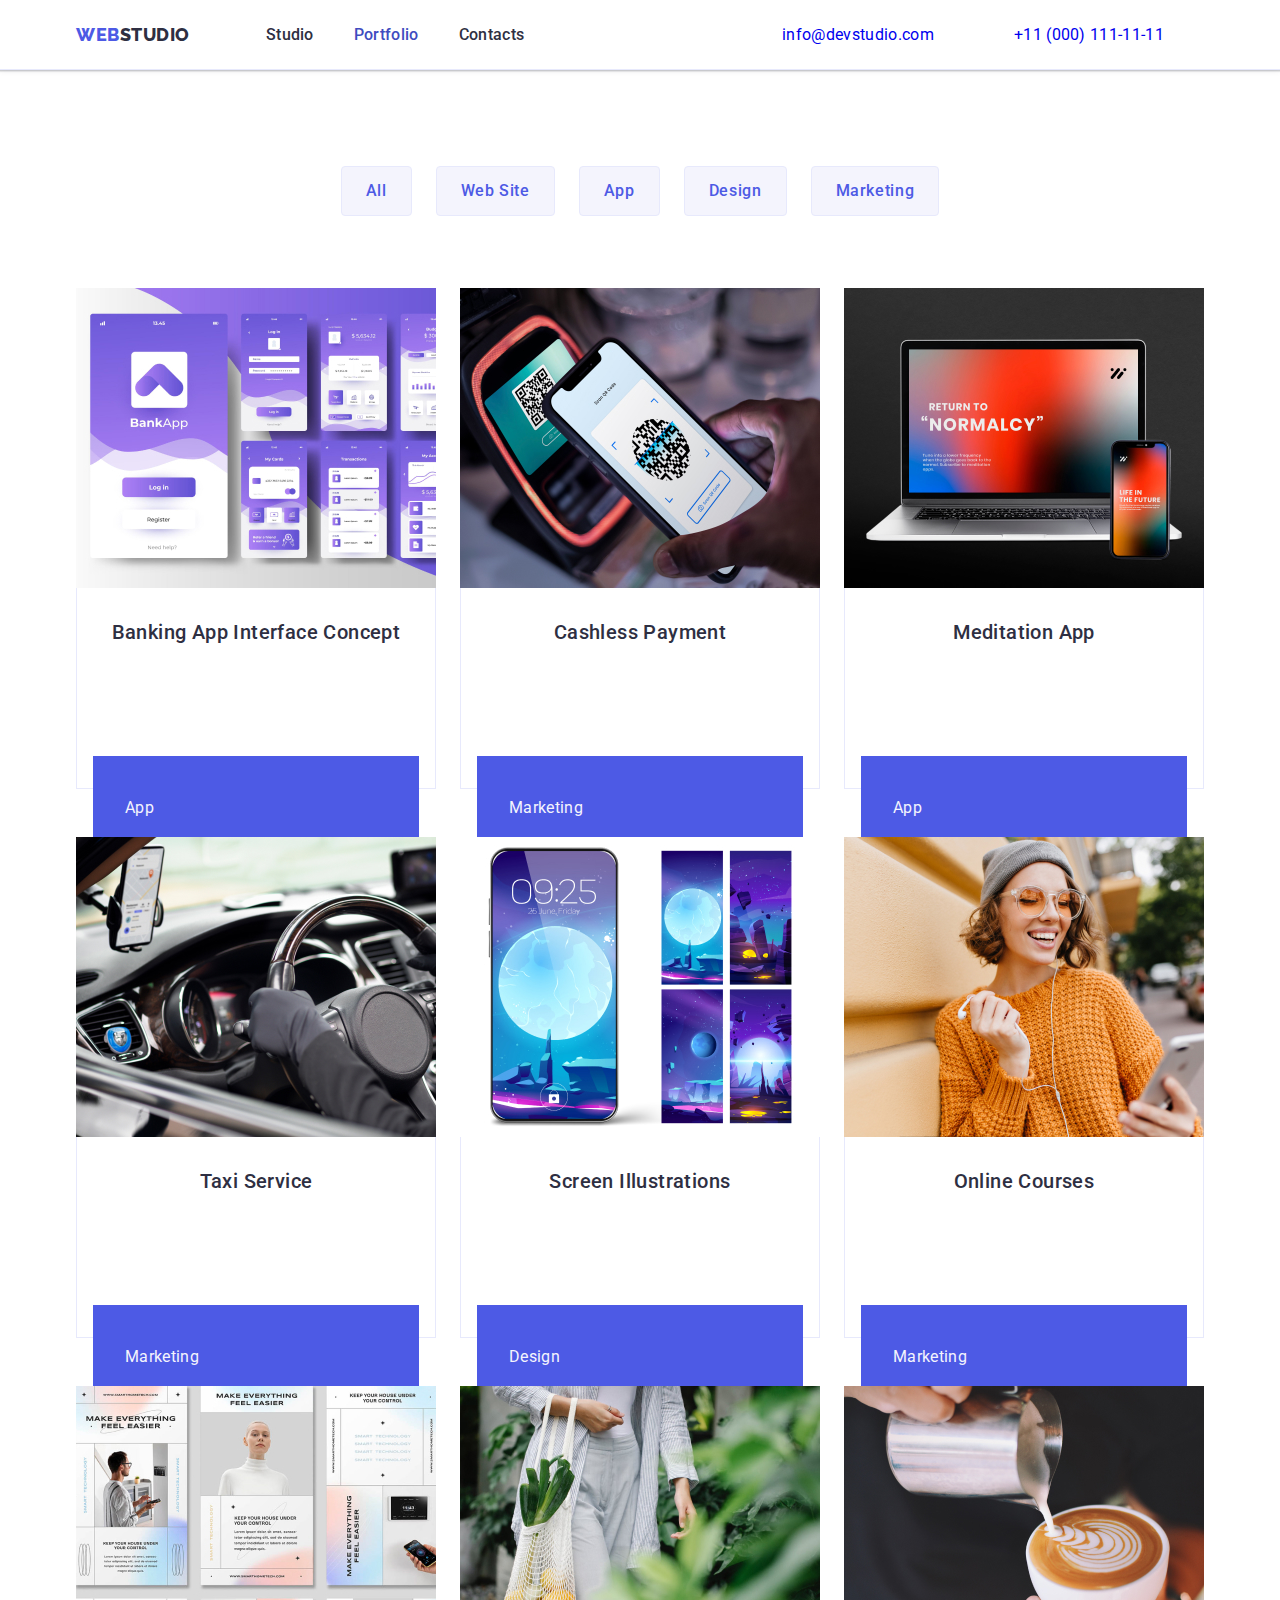
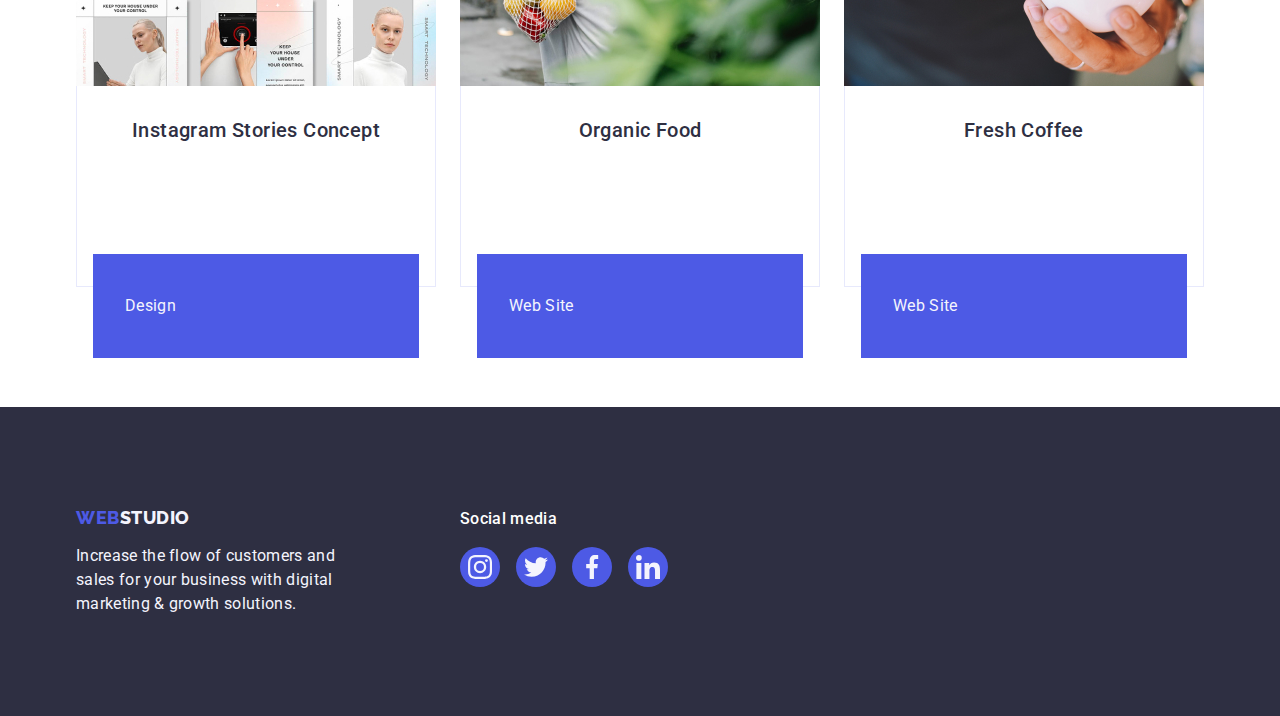
==== portfolio.html @ dc470e85 "update all" ====
<!DOCTYPE html>

<html lang="en" >
<head>
    <meta charset="UTF-8" >
    <meta http-equiv="X-UA-Compatible" content="IE=edge" >
    <meta name="viewport" content="width=device-width, initial-scale=1.0" >
    <title>WebStudio_Portfolio</title>
    <link rel="stylesheet" href="https://cdnjs.cloudflare.com/ajax/libs/modern-normalize/1.1.0/modern-normalize.min.css" >
    <link rel="stylesheet" href="./css/styles.css" >
    <link rel="preconnect" href="https://fonts.googleapis.com" >
    <link rel="preconnect" href="https://fonts.gstatic.com" crossorigin >
    <link href="https://fonts.googleapis.com/css2?family=Raleway:wght@800&family=Roboto:wght@400;500;700&display=swap" rel="stylesheet" >
</head>
<body>
    <!-- HEADER -->
    <header id="#top" class="page-header">
        <div class="page-header-container container">
          <nav class="page-navigation-menu">
            <a href="./index.html" class="logo link">Web<span class="logo-accent">Studio</span></a>
            <ul class="menu-list list">
              <li class="menu-item">
                <a class="menu-link link" href="./index.html" target="_blank" rel="noopener noreferrer">Studio</a>
              </li>
              <li class="menu-item">
                <a class="menu-link current link" href="./portfolio.html" target="_blank" rel="noopener noreferrer">Portfolio</a>
              </li>
              <li class="menu-item">
                <a class="menu-link link" href="" target="_blank" rel="noopener noreferrer">Contacts</a>
              </li>
            </ul>
          </nav>
          <address class="page-contact">
            <ul class="contact-list list">
              <li class="contact-item">
                <a class="force flow link" href="mailto:info@devstudio.com">info@devstudio.com</a>
              </li>
              <li class="contact-item">
                <a class="force flow link" href="tel:+110001111111">+11 (000) 111-11-11</a>
              </li>
            </ul>
          </address>
        </div>
      </header>
    <!-- MAIN -->
    <main>
        <!-- SECTION-1 -->
        <section class="menu-filter">
            <div class="container">
                <h1 class="heder-title visually-hidden">Portfolio for Your Business</h1>
                <ul class="menu-filter-list list">
                    <li class="menu-filter-item"><button class="menu-filter-btn" type="button">All</button></li>
                    <li class="menu-filter-item"><button class="menu-filter-btn" type="button">Web Site</button></li>
                    <li class="menu-filter-item"><button class="menu-filter-btn" type="button">App</button></li>
                    <li class="menu-filter-item"><button class="menu-filter-btn" type="button">Design</button></li>
                    <li class="menu-filter-item"><button class="menu-filter-btn" type="button">Marketing</button></li>
                </ul>
                <!-- SECTION-2 -->
                <ul class="cards-product-list list">
                    <li class="cards-product-item">
                        <a class="cards-product-link link" href="">
                            <div class="cards-product-img-wrapper">
                                <img class="cards-product-img" src="./images/portfolio/banking-app-interface-concept.jpg" alt="banking-app" width="360" >
                                <p class="overlay-descriptions">14 Stylish and User-Friendly App Design Concepts · Task Manager App · Calorie Tracker App · Exotic Fruit Ecommerce App · Cloud Storage App</p>
                            </div>
                             <div class="cards-product-desc">
                                <h2 class="cards-product-text">Banking App Interface Concept</h2>
                                <p class="cards-product-descriptions-desc">App</p>
                            </div>
                        </a>
                    </li>
                    <li class="cards-product-item">
                        <a class="cards-product-link link" href="">
                            <div class="cards-product-img-wrapper">
                                <img class="cards-product-img" src="./images/portfolio/cashless-payment.jpg" alt="cashless-payment" width="360" >
                                <p class="overlay-descriptions">14 Stylish and User-Friendly App Design Concepts · Task Manager App · Calorie Tracker App · Exotic Fruit Ecommerce App · Cloud Storage App</p>
                            </div>
                            <div class="cards-product-desc">
                                <h2 class="cards-product-text">Cashless Payment</h2>
                                <p class="cards-product-descriptions-desc">Marketing</p>
                            </div>
                        </a>
                    </li>
                    <li class="cards-product-item">
                        <a class="cards-product-link link" href="">
                            <div class="cards-product-img-wrapper">
                                <img class="cards-product-img" src="./images/portfolio/meditation-app.jpg" alt="meditation-app" width="360" >
                                <p class="overlay-descriptions">14 Stylish and User-Friendly App Design Concepts · Task Manager App · Calorie Tracker App · Exotic Fruit Ecommerce App · Cloud Storage App</p>
                            </div>
                            <div class="cards-product-desc">
                                <h2 class="cards-product-text">Meditation App</h2>
                                <p class="cards-product-descriptions-desc">App</p>
                            </div>
                        </a>
                    </li>
                    <li class="cards-product-item">
                        <a class="cards-product-link link" href="">
                            <div class="cards-product-img-wrapper">
                                <img class="cards-product-img" src="./images/portfolio/taxi-service.jpg" alt="taxi-service" width="360" >
                                <p class="overlay-descriptions">14 Stylish and User-Friendly App Design Concepts · Task Manager App · Calorie Tracker App · Exotic Fruit Ecommerce App · Cloud Storage App</p>
                            </div>
                            <div class="cards-product-desc">
                                <h2 class="cards-product-text">Taxi Service</h2>
                                <p class="cards-product-descriptions-desc">Marketing</p>
                            </div>
                        </a>
                    </li>
                    <li class="cards-product-item">
                        <a class="cards-product-link link" href="">
                            <div class="cards-product-img-wrapper">
                                <img class="cards-product-img" src="./images/portfolio/screen-illustrations.jpg" alt="screen-illustrations" width="360" >
                                <p class="overlay-descriptions">14 Stylish and User-Friendly App Design Concepts · Task Manager App · Calorie Tracker App · Exotic Fruit Ecommerce App · Cloud Storage App</p>
                            </div>
                            <div class="cards-product-desc">
                                <h2 class="cards-product-text">Screen Illustrations</h2>
                                <p class="cards-product-descriptions-desc">Design</p>
                            </div>
                        </a>
                    </li>
                    <li class="cards-product-item">
                        <a class="cards-product-link link" href="">
                            <div class="cards-product-img-wrapper">
                                <img class="cards-product-img" src="./images/portfolio/online-courses.jpg" alt="online-courses" width="360" >
                                <p class="overlay-descriptions">14 Stylish and User-Friendly App Design Concepts · Task Manager App · Calorie Tracker App · Exotic Fruit Ecommerce App · Cloud Storage App</p>
                            </div>
                            <div class="cards-product-desc">
                                <h2 class="cards-product-text">Online Courses</h2>
                                <p class="cards-product-descriptions-desc">Marketing</p>
                            </div>
                        </a>
                    </li>
                    <li class="cards-product-item">
                        <a class="cards-product-link link" href="">
                            <div class="cards-product-img-wrapper">
                                <img class="cards-product-img" src="./images/portfolio/instagram-stories-concept.jpg" alt="instagram-stories-concept" width="360" >
                                <p class="overlay-descriptions">14 Stylish and User-Friendly App Design Concepts · Task Manager App · Calorie Tracker App · Exotic Fruit Ecommerce App · Cloud Storage App</p>
                            </div>
                            <div class="cards-product-desc">
                                <h2 class="cards-product-text">Instagram Stories Concept</h2>
                                <p class="cards-product-descriptions-desc">Design</p>
                            </div>
                        </a>
                    </li>
                    <li class="cards-product-item">
                        <a class="cards-product-link link" href="">
                            <div class="cards-product-img-wrapper">
                                <img class="cards-product-img" src="./images/portfolio/organic-food.jpg" alt="organic-food" width="360" >
                                <p class="overlay-descriptions">14 Stylish and User-Friendly App Design Concepts · Task Manager App · Calorie Tracker App · Exotic Fruit Ecommerce App · Cloud Storage App</p>
                            </div>
                            <div class="cards-product-desc">
                                <h2 class="cards-product-text">Organic Food</h2>
                                <p class="cards-product-descriptions-desc">Web Site</p>
                            </div>
                        </a>
                    </li>
                    <li class="cards-product-item">
                        <a class="cards-product-link link" href="">
                            <div class="cards-product-img-wrapper">
                                <img class="cards-product-img" src="./images/portfolio/fresh-coffee.jpg" alt="fresh-coffee" width="360" >
                                <p class="overlay-descriptions">14 Stylish and User-Friendly App Design Concepts · Task Manager App · Calorie Tracker App · Exotic Fruit Ecommerce App · Cloud Storage App</p>
                            </div>
                            <div class="cards-product-desc">
                                <h2 class="cards-product-text">Fresh Coffee</h2>
                                <p class="cards-product-descriptions-desc">Web Site</p>
                            </div>
                        </a>
                    </li>
                </ul>
            </div>
        </section>
    </main>
    <!-- FOOTER -->
    <footer class="footer-bg">
      <div class="footer-container container">
        <div class="footer-content">
          <a href="./index.html" class="logo-footer link">Web<span class="logo-accent-footer">Studio</span></a>
          <p class="footer-descriptions">Increase the flow of customers and sales for your business with digital marketing & growth solutions.</p>
        </div>
        <div class="slcial">
          <p class="social-name">Social media</p>
          <ul class="social-icon">
            <li class="social-list-item">
              <a href="" class="social-list-link">
                <svg
                  class="social-list-icon"
                  aria-label="icon instagram"
                  width="24"
                  height="24" >
                  <use href="./images/icons.svg#icon-instagram-2"></use>
                </svg>
              </a>
            </li>
            <li class="social-list-item">
              <a href="" class="social-list-link">
                <svg
                  class="social-list-icon"
                  aria-label="icon twitter"
                  width="24"
                  height="24" >
                  <use href="./images/icons.svg#icon-twitter-1"></use>
                </svg>
              </a>
            </li>
            <li class="social-list-item">
              <a href="" class="social-list-link">
                <svg
                  class="social-list-icon"
                  aria-label="icon facebook"
                  width="24"
                  height="24" >
                  <use href="./images/icons.svg#icon-facebook-1"></use>
                </svg>
              </a>
            </li>
            <li class="social-list-item">
              <a href="" class="social-list-link">
                <svg
                  class="social-list-icon"
                  aria-label="icon linkedin"
                  width="24"
                  height="24" >
                  <use href="./images/icons.svg#icon-linkedin-1"></use>
                </svg>
              </a>
            </li>
          </ul>
        </div>
      </div>
    </footer>
      <!-- MODAL -->
      <div class="backdrop is-hidden" data-modal>
        <div class="modal">
          <button type="button" class="modal-close-btn" data-modal-close>
            <svg class="modal-icon-close" width="8" height="8">
              <use href="./images/icons.svg#icon-person-black-18dp"></use>
            </svg>
          </button>
        </div>
      </div>
    <script src="./js/modal.js"></script>
</body>
</html>
---- css/styles.css ----
:root{
  --main-font-family: 'Roboto', sans-serif;
  --secondary-font-family-family: 'Raleway', sans-serif;
  --primary-brand: #4D5AE5;
  --primary-color-white: #ffffff;
  --primary-text-color: #434455;
  --subtle-text: #8E8F99;
  --accent-color-pressed-state: #404BBF;
  --accent-color-pressed: #E7E9FC;
  --modal-background: #FCFCFC;
  --success: #31D0AA;
  --light: #F4F4FD;
  --dark: #2E2F42;
}

.link{
  text-decoration: none;
}

.list{
  list-style: none;
}

h1,
h2,
h3,
h4,
h5,
h6,
p{
    margin-top: 0;
    margin-bottom: 0;
}

ul,
ol{
	margin-top: 0;
	margin-bottom: 0;
	padding-left: 0;
}

button{
  cursor: pointer;
}

a{
  text-decoration: none;
}

li{
  list-style-type: none;
}

img{
  display: block;
}
/*================== CONTAINER ================*/
.container{
  width: 1158px;
  margin-left: auto;
  margin-right: auto;
  padding-left: 15px;
  padding-right: 15px;
}
.section{
  margin-bottom: 120px;
}

.visually-hidden {
  position: absolute;
  width: 1px;
  height: 1px;
  margin: -1px;
  border: 0;
  padding: 0;
  white-space: nowrap;
  clip-path: inset(100%);
  clip: rect(0 0 0 0);
  overflow: hidden;
}

body{
  font-family: 'Roboto', sans-serif;
  color: var(--primary-text-color);
  background-color: var(--primary-color-white);
}

h1{
  font-family: var(--main-font-family);
  font-style: normal;
  font-weight: 700;
  font-size: 56px;
  line-height: 1.07;
  letter-spacing: 0.02em;
  text-align: center;
  color: var(--primary-color-white);
  max-width: 496px;
  margin-bottom: 48px;
  margin-right: auto;
  margin-left: auto;
}

h2{
  font-family: var(--main-font-family);
  font-style: normal;
  font-weight: 700;
  font-size: 36px;
  line-height: 1.11;
  letter-spacing: 0.02em;
  text-transform: capitalize;
  text-align: center;
  color: var(--dark);
}

h3{
  font-family: var(--main-font-family);
  font-style: normal;
  font-weight: 500;
  font-size: 20px;
  line-height: 24px;
  letter-spacing: 0.02em;
  text-align: center;
  color: var(--dark);
}

p{
  font-family: var(--main-font-family);
  font-style: normal;
  font-weight: 400;
  font-size: 16px;
  line-height: 24px;
  letter-spacing: 0.02em;
  color: var(--dark);
}

p .medium{
  font-family: var(--main-font-family);
  font-style: normal;
  font-weight: 500;
  font-size: 16px;
  line-height: 24px;
  letter-spacing: 0.02em;
  color: var(--dark);
}

p .small{
  font-family: var(--main-font-family);
  font-style: normal;
  font-weight: 400;
  font-size: 12px;
  line-height: 14px;
  letter-spacing: 0.04em;
  color: var(--dark);
}

.link a{
  font-family: var(--main-font-family);
  font-style: normal;
  font-weight: 400;
  font-size: 12px;
  line-height: 16px;
  letter-spacing: 0.04em;
  color: var(--primary-brand);
}

/* ================= HEADER ================= */
.page-header{
  display: flex;
  align-items: center;
  color: var(--dark);
  border-bottom: 1px solid #e7e9fc;
  box-shadow: 0px 2px 1px rgba(46, 47, 66, 0.08), 0px 1px 1px rgba(46, 47, 66, 0.16), 0px 1px 6px rgba(46, 47, 66, 0.08);
}
.page-header-container a{
  padding-top: 24px;
  padding-bottom: 24px;
}

.page-header-container{
  display: flex;
  align-items: center;
  justify-content: space-between;
}
.page-navigation-menu{
  display: flex;
  align-items: center;
  margin-right: 76px;
}
.menu-list{
  display: flex;
  align-content: center;
  gap: 40px;
}

.menu-item{
  font-family: var(--main-font-family);
  font-style: normal;
  font-weight: 500;
  font-size: 16px;
  line-height: 24px;
  letter-spacing: 0.02em;
  color: #2E2F42;
}
.menu-link{
  font-family: var(--main-font-family);
  font-style: normal;
  position: relative;
  font-weight: 500;
  font-size: 16px;
  line-height: 24px;
  letter-spacing: 0.02em;
  color: var(--dark);
  text-decoration:none;
}
.menu-link:hover,
.menu-link:focus{
  color: var(--accent-color-pressed-state);
}
.current{
  position: relative;
  color: #404bbf; 
  transition: color 250ms cubic-bezier(0.4, 0, 0.2, 1);
}
.current::after{
  content: '';
  position: absolute; 
  left: 0;
  bottom: -1px;
  height: 4px;
  background-color: #404bbf;
  color: #404bbf;
  border-radius: 2px;
  transition: color 250ms cubic-bezier(0.4, 0, 0.2, 1);
}

.flow{
  transition: color 250ms cubic-bezier(0.4, 0, 0.2, 1);
}
/* ==== LOGO === */
.logo{
  font-family: var(--secondary-font-family-family);
  font-style: normal;
  font-weight: 800;
  font-size: 18px;
  line-height: 1.17;
  letter-spacing: 0.03em;
  text-transform: uppercase;
  color: var(--primary-brand);
  margin-right: 76px;
}
.logo-accent{
  color: var(--dark);
}

/* ==== MENU === */
.page-contact{
  font-family: var(--main-font-family);
  font-style: normal;
  font-weight: 400;
  font-size: 16px;
  line-height: 1.5;
  letter-spacing: 0.02em;
  color: var(--primary-text-color);
}
.contact-list{
  display: flex;
  justify-content: space-between;
  align-content: center;
  gap: 40px;
}
.force{
  margin-left: auto;
  margin-right: 40px;
}
.force:hover,
.force:focus{
  color: var(--accent-color-pressed-state);
}
/* ================= MAIN ================= */
/* ================= SECTION-1-BANNER ================= */
.image-bg{
  display: block;
  background-color: var(--dark);
  background-image: linear-gradient(rgba(46, 47, 66, 0.7), rgba(46, 47, 66, 0.7)), url(../images/hero-bg.jpg);
  max-width: 1440px;
  background-repeat: no-repeat;
  position: relative;
  background-position: center;
  background-size: cover;
  text-align: center;
  color: white;
  margin-left: auto;
  margin-right: auto;
  padding-top: 188px;
  padding-bottom: 188px;
}

/* ==== BUTTON === */
.modal-open-btn{
  display: block;
  min-width: 169px;
  height: 56px;
  margin-left: auto;
  margin-right: auto;
  font-family: var(--main-font-family);
  font-style: normal;
  font-weight: 500;
  font-size: 16px;
  line-height: 24px;
  letter-spacing: 0.04em;
  text-align: center;
  color: var(--primary-color-white);
  padding: 15px 28px;
  border: none;
  border-color: var(--primary-bg-color-theme-light);
  border-radius: 4px;
  background-color: #4D5AE5;
  box-shadow: 0px 4px 4px rgba(0, 0, 0, 0.15);
  transition: background-color 250ms cubic-bezier(0.4, 0, 0.2, 1);
}
.btn:hover,
.btn:active,
.btn:focus{
  background-color: #404BBF;
}
/* ==== /BUTTON === */
/* ================= SECTION-2 ================= */
.benefits{
  padding: 120px 0;
}
.benefits-option{
  display: flex;
  align-content: center;
  gap: 24px;
}
.benefits-item{
  flex-basis: calc((100% - 72px) / 4);
}
.subtitel-benefits{
  margin-bottom: 8px;
}
.description-benefits{
  color: var(--primary-text-color);
}

/* === svg === */
.advantages-block {
  display: flex;
  height: 112px;
  border-radius: 4px;
  background-color: #f4f4fd;
  align-items: center;
  justify-content: center;
  margin-bottom: 8px;
}
.advantages-icon {
  fill: var(--dark);
}


/* ================= SECTION-3 ================= */
.category-product{
  padding-bottom: 120px;
}
.category-product-text{
  margin-bottom: 72px;
}
.category-product-list{
  display: flex;
  align-content: center;
  gap: 24px;
}
.category-product-item{
  flex-basis: calc((100% - 48px) / 3);
}
/* ================= SECTION-4 ================= */
.card-employee{
  background-color: #F4F4FD;
  padding-top: 120px;
  padding-bottom: 120px;
}
.card-employee-text{
  text-align: center;
  margin-bottom: 72px;
}
.card-employee-list{
  display: flex;
  align-content: center;
  gap: 24px;
}
.card-employee-item{
  flex-basis: calc((100% - 72px) / 4);
  text-align: center;
  background-color: #ffffff;
  box-shadow: 0px 1px 6px rgba(46, 47, 66, 0.08), 0px 1px 1px rgba(46, 47, 66, 0.16), 0px 2px 1px rgba(46, 47, 66, 0.08);
  border-radius: 0px 0px 4px 4px;
}
.card-employee-desc{
  padding-top: 32px;
  padding-bottom: 32px;
}
.card-employee-name{
  text-align: center;
  margin-bottom: 8px;
}
.card-employee-descriptions{
  font-size: 16px;
  color: var(--primary-text-color);
  line-height: 1.5;
  padding: 32px 16px;
}

/* === svg === */
.social-card-menu-icon{
  display: flex;
  justify-content: center;
  gap: 24px;
}
.social-card-icon{
  width: 40px;
  height: 40px;
}
.card-socials-link{
  width: 100%;
  height: 100%;
  background-color: #4d5ae5;
  border-radius: 50%;
  display: flex;
  align-items: center;
  justify-content: center;
  transition: background-color 250ms cubic-bezier(0.4, 0, 0.2, 1);
}
.card-socials-link:hover,
.card-socials-link:focus{
  background-color: #404bbf;
}
.card-socials-icon{
  fill: var(--light);
}

/* ================= SECTION-5 ================= */
.customers{
  padding-top: 120px;
  padding-bottom: 120px;
}

.customers-block-text{
  font-size: 36px;
  line-height: 1.11;
  color: var(--dark);
  margin-bottom: 72px;
}
.customers-list{
  display: flex;
  flex-wrap: wrap;
  gap: 24px;
}

.cut{
  height: 88px;
  width: calc((100% - 120px) / 6);
}
.customers-link{
  display: flex;
  align-items: center;
  justify-content: center;
  width: 100%;
  height: 100%;
  border: 1px solid #8e8f99;
  border-radius: 4px;
  color: var(--subtle-text);
  transition: border-color 250ms cubic-bezier(0.4, 0, 0.2, 1), color 250ms cubic-bezier(0.4, 0, 0.2, 1);
}
.customers-link:hover,
.customers-link:focus{
  border-color: #404bbf;
  color: #404bbf;
}
.customers-icon{
  fill: currentColor
}

/* ================= FOOTER ================= */
.footer-bg{
  background-color: #2E2F42;
  padding-top: 100px;
  padding-bottom: 100px;
}
.footer-container{
  display: flex;
  align-items: baseline;
}

.footer-content{
  flex-direction: row;
  gap: 120px;
  margin-right: 120px;
}

.logo-footer{
  display: flex;
  font-family: "Raleway", sans-serif;
  font-weight: 800;
  font-size: 18px;
  line-height: 1.17;
  letter-spacing: 0.03em;
  text-transform: uppercase;
  color: var(--primary-brand);
  margin-bottom: 16px;
}
.logo-accent-footer{
  color: #f4f4fd;
}
.footer-descriptions{
  max-width: 264px;
  color: var(--light);
}
.social{
  display: flex;

}

.social-name {
  font-family: "Roboto", sans-serif;
  font-weight: 500;
  font-size: 16px;
  line-height: 1.5;
  letter-spacing: 0.02em;
  color: var(--primary-color-white);
  margin-bottom: 16px;

}

.social-list {
  display: flex;
  justify-content: center;
  column-gap: 120px;
}

.social-icon {
  display: flex;
  gap: 16px;
  justify-content: center;
  align-items: center;
  border-radius: 50%;
}
.social-list-item{
  width: 40px;
  height: 40px;
}
.social-list-link{
  display: flex;
  align-items: center;
  justify-content: center;
  width: 100%;
  height: 100%;
  background-color: var(--primary-brand);
  border-radius: 50%;
   transition: background-color 250ms cubic-bezier(0.4, 0, 0.2, 1);
}

.social-list-link:hover,
.social-list-link:focus{
  background-color: #31d0aa;
}

.social-list-icon{
  fill: #ffffff;
  transition: fill var(--transition-duration-and-func);
}
.social-list-icon:hover,
.social-list-icon:focus{
  background-color: #31d0aa;
}
.social-list-icon{
  fill: var(--light);
}

.social-icon:hover .social-list-icon,
.social-icon:focus .social-list-icon {
  fill: var(--accent-color);
}

/* ================= MODAL ================= */
.backdrop{
  position: fixed;
  top: 0;
  left: 0;
  background-color: rgba(46, 47, 66, 0.4);
  width: 100%;
  height: 100%;
  transition: opacity 250ms cubic-bezier(0.4, 0, 0.2, 1), visibility 250ms cubic-bezier(0.4, 0, 0.2, 1);
}

.is-hidden{
  opacity: 0;
  visibility: hidden;
  pointer-events: none;
}

.modal{
  position: absolute;
  width: 408px;
  min-height: 584px;
  left: 50%;
  top: 50%;
  transform: translate(-50%, -50%) scale(1);
  background-color: #fcfcfc;
  box-shadow: 0px 1px 1px rgba(0, 0, 0, 0.14), 0px 1px 3px rgba(0, 0, 0, 0.12), 0px 2px 1px rgba(0, 0, 0, 0.2);
  border-radius: 4px;
  transition: transform 250ms cubic-bezier(0.4, 0, 0.2, 1);
}

.modal-close-btn{
  display: flex;
  position: absolute;
  align-items: center;
  justify-content: center;
  width: 24px;
  height: 24px;
  top: 24px;
  right: 24px;
  border: 1px solid rgba(0, 0, 0, 0.1);
  border-radius: 50%;
  background-color: #e7e9fc;
  transition: background-color 250ms cubic-bezier(0.4, 0, 0.2, 1), border 250ms cubic-bezier(0.4, 0, 0.2, 1); 
  padding: 0;
  cursor: pointer;
}

.modal-close-btn:hover,
.modal-close-btn:focus{
  background-color: #404bbf;
  border: none;
}

.modal-icon-close{
  transition: fill 250ms cubic-bezier(0.4, 0, 0.2, 1);
}

.modal-close-btn:hover,
.modal-close-btn:focus{
  fill: #ffffff;
}

/* ================= PORTFOLIO ================= */


/* ================= MAIN ================= */
/* ================= SECTION-1 ================= */
.menu-filter{
  padding-top: 96px;
  padding-bottom: 120px;
}
.menu-filter-list{
  display: flex;
  justify-content: center;
  gap: 24px;
  margin-bottom: 72px;
}

.menu-filter-btn{
  display: block;
  font-family: "Roboto", sans-serif;
  font-weight: 500;
  font-size: 16px;
  line-height: 1.5;
  letter-spacing: 0.04em;
  color: var(--primary-brand);
  background-color: var(--light);
  padding: 12px 24px;
  border-radius: 4px;
  border: 1px solid #e7e9fc;
  transition: color 250ms cubic-bezier(0.4, 0, 0.2, 1), background-color 250ms cubic-bezier(0.4, 0, 0.2, 1), border-color 250ms cubic-bezier(0.4, 0, 0.2, 1), box-shadow 250ms cubic-bezier(0.4, 0, 0.2, 1);
}

.menu-filter-btn:hover,
.menu-filter-btn:focus{
  display: block;
  box-shadow: 0px 3px 1px rgba(0, 0, 0, 0.1), 0px 2px 1px rgba(0, 0, 0, 0.08), 0px 2px 2px rgba(0, 0, 0, 0.12);
  color: #ffffff;
  background-color: #404BBF;
  border: 1px solid transparent;
}

/* ================= SECTION-2 ================= */
.cards-product-list{
  display: flex;
  flex-wrap: wrap;
  column-gap: 24px;
  row-gap: 48px; 
}
.cards-product-item{
  width: calc((100% - 48px) / 3);
  transition: color 250ms cubic-bezier(0.4, 0, 0.2, 1), background-color 250ms cubic-bezier(0.4, 0, 0.2, 1), border-color 250ms cubic-bezier(0.4, 0, 0.2, 1), box-shadow 250ms cubic-bezier(0.4, 0, 0.2, 1);
}
.cards-product-item:hover,
.cards-product-item:focus{
  transform: translateY(0%);
  box-shadow: 0px 1px 6px rgba(46, 47, 66, 0.08), 0px 1px 1px rgba(46, 47, 66, 0.16), 0px 2px 1px rgba(46, 47, 66, 0.08)

}
.cards-product-link{
  display: block; 
  transition: box-shadow 250ms cubic-bezier(0.4, 0, 0.2, 1);
}

.cards-product-item:hover,
.cards-product-item:focus{
  transform: translateY(0%);
  box-shadow: 0px 1px 6px rgba(46, 47, 66, 0.08), 0px 1px 1px rgba(46, 47, 66, 0.16), 0px 2px 1px rgba(46, 47, 66, 0.08);
}

.cards-product-img-wrapper{
  position: relative;
  overflow: hidden;
}

.overlay-descriptions{
  position: absolute;
  top: 0;
  left: 0;
  font-size: 16px;
  line-height: 1.5;
  letter-spacing: 0.02em;
  color: var(--light);
  padding: 40px 32px;
  background-color: #4d5ae5;
  height: 100%;
  width: 100%;
  transform: translateY(100%);
  transition: transform 250ms cubic-bezier(0.4, 0, 0.2, 1);
  overflow: auto;
}

.cards-product-link:hover .overlay-descriptions,
.cards-product-link:focus .overlay-descriptions{
  transform: translateY(0%);
}

.cards-product-descriptions-desc{
  font-size: 16px;
  line-height: 1.5;
  letter-spacing: 0.02em;
  color: var(--light);
  padding: 40px 32px;
  background-color: #4d5ae5;
  width: 100%;
  height: 100%;
  transform: translateY(100%);
  transition: transform 250ms cubic-bezier(0.4, 0, 0.2, 1);
}
.cards-product-desc{
  padding: 32px 16px;
  border: 1px solid #e7e9fc;
  border-top: none;
}

.cards-product-text{
  font-weight: 500;
  font-size: 20px;
  line-height: 1.2;
  letter-spacing: 0.02em;
  color: var(--dark);
  margin-bottom: 8px;
}

/* ================= PORTFOLIO ================= */
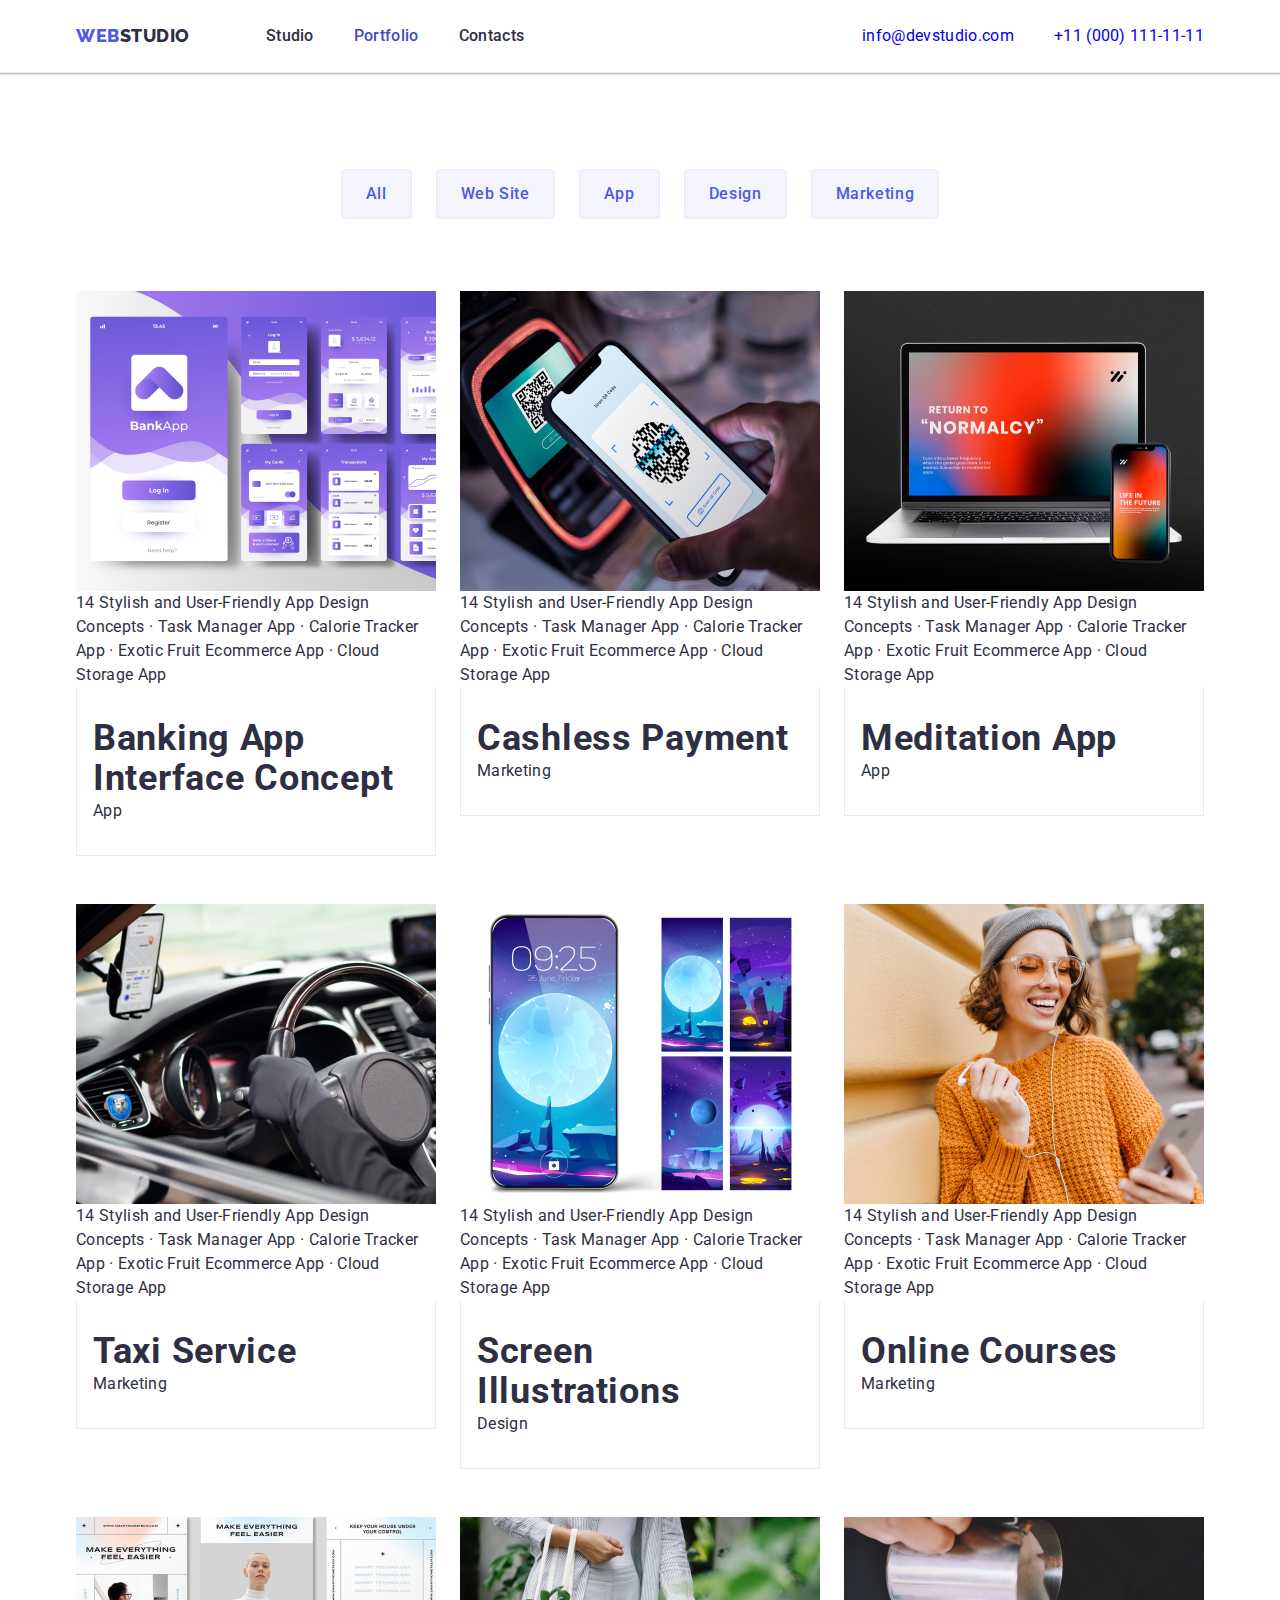
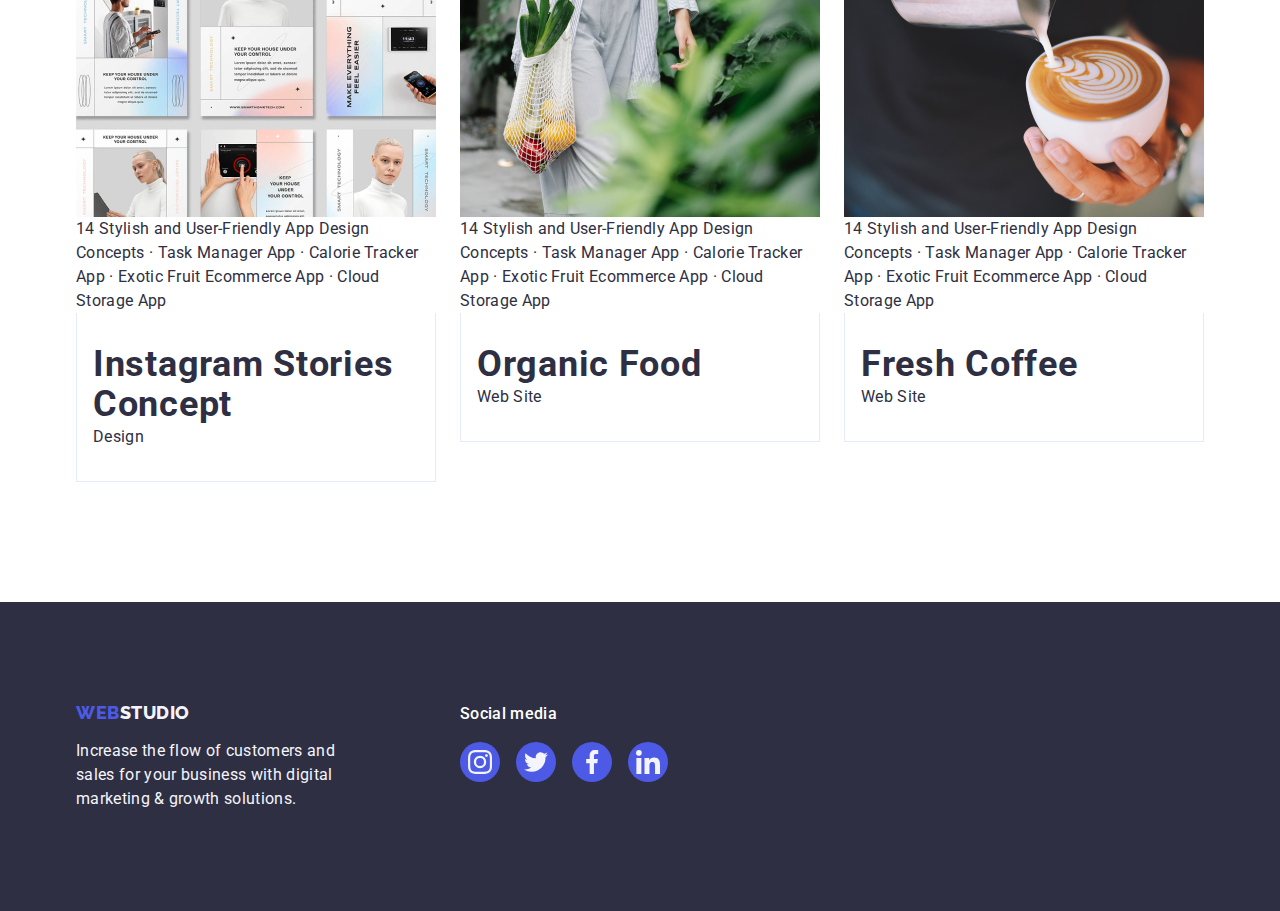
==== commit 5573bcdb: "update all" ====
--- a/portfolio.html
+++ b/portfolio.html
@@ -47,7 +47,7 @@
         <!-- SECTION-1 -->
         <section class="menu-filter">
             <div class="container">
-                <h1 class="heder-title visually-hidden">Portfolio for Your Business</h1>
+                <h1 class="visually-hidden">Portfolio for Your Business</h1>
                 <ul class="menu-filter-list list">
                     <li class="menu-filter-item"><button class="menu-filter-btn" type="button">All</button></li>
                     <li class="menu-filter-item"><button class="menu-filter-btn" type="button">Web Site</button></li>
@@ -61,11 +61,11 @@
                         <a class="cards-product-link link" href="">
                             <div class="cards-product-img-wrapper">
                                 <img class="cards-product-img" src="./images/portfolio/banking-app-interface-concept.jpg" alt="banking-app" width="360" >
-                                <p class="overlay-descriptions">14 Stylish and User-Friendly App Design Concepts · Task Manager App · Calorie Tracker App · Exotic Fruit Ecommerce App · Cloud Storage App</p>
+                                <p class="suboptions-descriptions-text">14 Stylish and User-Friendly App Design Concepts · Task Manager App · Calorie Tracker App · Exotic Fruit Ecommerce App · Cloud Storage App</p>
                             </div>
                              <div class="cards-product-desc">
-                                <h2 class="cards-product-text">Banking App Interface Concept</h2>
-                                <p class="cards-product-descriptions-desc">App</p>
+                                <h2 class="sub-title-text">Banking App Interface Concept</h2>
+                                <p class="suboptions-descriptions-text">App</p>
                             </div>
                         </a>
                     </li>
@@ -73,11 +73,11 @@
                         <a class="cards-product-link link" href="">
                             <div class="cards-product-img-wrapper">
                                 <img class="cards-product-img" src="./images/portfolio/cashless-payment.jpg" alt="cashless-payment" width="360" >
-                                <p class="overlay-descriptions">14 Stylish and User-Friendly App Design Concepts · Task Manager App · Calorie Tracker App · Exotic Fruit Ecommerce App · Cloud Storage App</p>
-                            </div>
-                            <div class="cards-product-desc">
-                                <h2 class="cards-product-text">Cashless Payment</h2>
-                                <p class="cards-product-descriptions-desc">Marketing</p>
+                                <p class="suboptions-descriptions-text">14 Stylish and User-Friendly App Design Concepts · Task Manager App · Calorie Tracker App · Exotic Fruit Ecommerce App · Cloud Storage App</p>
+                            </div>
+                            <div class="cards-product-desc">
+                                <h2 class="sub-title-text">Cashless Payment</h2>
+                                <p class="suboptions-descriptions-text">Marketing</p>
                             </div>
                         </a>
                     </li>
@@ -85,11 +85,11 @@
                         <a class="cards-product-link link" href="">
                             <div class="cards-product-img-wrapper">
                                 <img class="cards-product-img" src="./images/portfolio/meditation-app.jpg" alt="meditation-app" width="360" >
-                                <p class="overlay-descriptions">14 Stylish and User-Friendly App Design Concepts · Task Manager App · Calorie Tracker App · Exotic Fruit Ecommerce App · Cloud Storage App</p>
-                            </div>
-                            <div class="cards-product-desc">
-                                <h2 class="cards-product-text">Meditation App</h2>
-                                <p class="cards-product-descriptions-desc">App</p>
+                                <p class="suboptions-descriptions-text">14 Stylish and User-Friendly App Design Concepts · Task Manager App · Calorie Tracker App · Exotic Fruit Ecommerce App · Cloud Storage App</p>
+                            </div>
+                            <div class="cards-product-desc">
+                                <h2 class="sub-title-text">Meditation App</h2>
+                                <p class="suboptions-descriptions-text">App</p>
                             </div>
                         </a>
                     </li>
@@ -97,11 +97,11 @@
                         <a class="cards-product-link link" href="">
                             <div class="cards-product-img-wrapper">
                                 <img class="cards-product-img" src="./images/portfolio/taxi-service.jpg" alt="taxi-service" width="360" >
-                                <p class="overlay-descriptions">14 Stylish and User-Friendly App Design Concepts · Task Manager App · Calorie Tracker App · Exotic Fruit Ecommerce App · Cloud Storage App</p>
-                            </div>
-                            <div class="cards-product-desc">
-                                <h2 class="cards-product-text">Taxi Service</h2>
-                                <p class="cards-product-descriptions-desc">Marketing</p>
+                                <p class="suboptions-descriptions-text">14 Stylish and User-Friendly App Design Concepts · Task Manager App · Calorie Tracker App · Exotic Fruit Ecommerce App · Cloud Storage App</p>
+                            </div>
+                            <div class="cards-product-desc">
+                                <h2 class="sub-title-text">Taxi Service</h2>
+                                <p class="suboptions-descriptions-text">Marketing</p>
                             </div>
                         </a>
                     </li>
@@ -109,11 +109,11 @@
                         <a class="cards-product-link link" href="">
                             <div class="cards-product-img-wrapper">
                                 <img class="cards-product-img" src="./images/portfolio/screen-illustrations.jpg" alt="screen-illustrations" width="360" >
-                                <p class="overlay-descriptions">14 Stylish and User-Friendly App Design Concepts · Task Manager App · Calorie Tracker App · Exotic Fruit Ecommerce App · Cloud Storage App</p>
-                            </div>
-                            <div class="cards-product-desc">
-                                <h2 class="cards-product-text">Screen Illustrations</h2>
-                                <p class="cards-product-descriptions-desc">Design</p>
+                                <p class="suboptions-descriptions-text">14 Stylish and User-Friendly App Design Concepts · Task Manager App · Calorie Tracker App · Exotic Fruit Ecommerce App · Cloud Storage App</p>
+                            </div>
+                            <div class="cards-product-desc">
+                                <h2 class="sub-title-text">Screen Illustrations</h2>
+                                <p class="suboptions-descriptions-text">Design</p>
                             </div>
                         </a>
                     </li>
@@ -121,11 +121,11 @@
                         <a class="cards-product-link link" href="">
                             <div class="cards-product-img-wrapper">
                                 <img class="cards-product-img" src="./images/portfolio/online-courses.jpg" alt="online-courses" width="360" >
-                                <p class="overlay-descriptions">14 Stylish and User-Friendly App Design Concepts · Task Manager App · Calorie Tracker App · Exotic Fruit Ecommerce App · Cloud Storage App</p>
-                            </div>
-                            <div class="cards-product-desc">
-                                <h2 class="cards-product-text">Online Courses</h2>
-                                <p class="cards-product-descriptions-desc">Marketing</p>
+                                <p class="suboptions-descriptions-text">14 Stylish and User-Friendly App Design Concepts · Task Manager App · Calorie Tracker App · Exotic Fruit Ecommerce App · Cloud Storage App</p>
+                            </div>
+                            <div class="cards-product-desc">
+                                <h2 class="sub-title-text">Online Courses</h2>
+                                <p class="suboptions-descriptions-text">Marketing</p>
                             </div>
                         </a>
                     </li>
@@ -133,11 +133,11 @@
                         <a class="cards-product-link link" href="">
                             <div class="cards-product-img-wrapper">
                                 <img class="cards-product-img" src="./images/portfolio/instagram-stories-concept.jpg" alt="instagram-stories-concept" width="360" >
-                                <p class="overlay-descriptions">14 Stylish and User-Friendly App Design Concepts · Task Manager App · Calorie Tracker App · Exotic Fruit Ecommerce App · Cloud Storage App</p>
-                            </div>
-                            <div class="cards-product-desc">
-                                <h2 class="cards-product-text">Instagram Stories Concept</h2>
-                                <p class="cards-product-descriptions-desc">Design</p>
+                                <p class="suboptions-descriptions-text">14 Stylish and User-Friendly App Design Concepts · Task Manager App · Calorie Tracker App · Exotic Fruit Ecommerce App · Cloud Storage App</p>
+                            </div>
+                            <div class="cards-product-desc">
+                                <h2 class="sub-title-text">Instagram Stories Concept</h2>
+                                <p class="suboptions-descriptions-text">Design</p>
                             </div>
                         </a>
                     </li>
@@ -145,11 +145,11 @@
                         <a class="cards-product-link link" href="">
                             <div class="cards-product-img-wrapper">
                                 <img class="cards-product-img" src="./images/portfolio/organic-food.jpg" alt="organic-food" width="360" >
-                                <p class="overlay-descriptions">14 Stylish and User-Friendly App Design Concepts · Task Manager App · Calorie Tracker App · Exotic Fruit Ecommerce App · Cloud Storage App</p>
-                            </div>
-                            <div class="cards-product-desc">
-                                <h2 class="cards-product-text">Organic Food</h2>
-                                <p class="cards-product-descriptions-desc">Web Site</p>
+                                <p class="suboptions-descriptions-text">14 Stylish and User-Friendly App Design Concepts · Task Manager App · Calorie Tracker App · Exotic Fruit Ecommerce App · Cloud Storage App</p>
+                            </div>
+                            <div class="cards-product-desc">
+                                <h2 class="sub-title-text">Organic Food</h2>
+                                <p class="suboptions-descriptions-text">Web Site</p>
                             </div>
                         </a>
                     </li>
@@ -157,11 +157,11 @@
                         <a class="cards-product-link link" href="">
                             <div class="cards-product-img-wrapper">
                                 <img class="cards-product-img" src="./images/portfolio/fresh-coffee.jpg" alt="fresh-coffee" width="360" >
-                                <p class="overlay-descriptions">14 Stylish and User-Friendly App Design Concepts · Task Manager App · Calorie Tracker App · Exotic Fruit Ecommerce App · Cloud Storage App</p>
-                            </div>
-                            <div class="cards-product-desc">
-                                <h2 class="cards-product-text">Fresh Coffee</h2>
-                                <p class="cards-product-descriptions-desc">Web Site</p>
+                                <p class="suboptions-descriptions-text">14 Stylish and User-Friendly App Design Concepts · Task Manager App · Calorie Tracker App · Exotic Fruit Ecommerce App · Cloud Storage App</p>
+                            </div>
+                            <div class="cards-product-desc">
+                                <h2 class="sub-title-text">Fresh Coffee</h2>
+                                <p class="suboptions-descriptions-text">Web Site</p>
                             </div>
                         </a>
                     </li>
@@ -174,10 +174,10 @@
       <div class="footer-container container">
         <div class="footer-content">
           <a href="./index.html" class="logo-footer link">Web<span class="logo-accent-footer">Studio</span></a>
-          <p class="footer-descriptions">Increase the flow of customers and sales for your business with digital marketing & growth solutions.</p>
+          <p class="suboptions-descriptions-text footer-descriptions">Increase the flow of customers and sales for your business with digital marketing & growth solutions.</p>
         </div>
         <div class="slcial">
-          <p class="social-name">Social media</p>
+          <p class="suboptions-descriptions-text social-name">Social media</p>
           <ul class="social-icon">
             <li class="social-list-item">
               <a href="" class="social-list-link">
--- a/css/styles.css
+++ b/css/styles.css
@@ -62,9 +62,6 @@
   padding-left: 15px;
   padding-right: 15px;
 }
-.section{
-  margin-bottom: 120px;
-}
 
 .visually-hidden {
   position: absolute;
@@ -85,9 +82,8 @@
   background-color: var(--primary-color-white);
 }
 
-h1{
-  font-family: var(--main-font-family);
-  font-style: normal;
+.heder-title{
+  font-family: var(--main-font-family);
   font-weight: 700;
   font-size: 56px;
   line-height: 1.07;
@@ -100,78 +96,68 @@
   margin-left: auto;
 }
 
-h2{
-  font-family: var(--main-font-family);
-  font-style: normal;
+.sub-title-text{
+  font-family: var(--main-font-family);
   font-weight: 700;
   font-size: 36px;
   line-height: 1.11;
   letter-spacing: 0.02em;
   text-transform: capitalize;
-  text-align: center;
-  color: var(--dark);
-}
-
-h3{
-  font-family: var(--main-font-family);
-  font-style: normal;
+  color: var(--dark);
+}
+
+.subtitel-options-text{
+  font-family: var(--main-font-family);
   font-weight: 500;
   font-size: 20px;
-  line-height: 24px;
-  letter-spacing: 0.02em;
-  text-align: center;
-  color: var(--dark);
-}
-
-p{
+  line-height: 1.2;
+  letter-spacing: 0.02em;
+  color: var(--dark);
+}
+
+.suboptions-descriptions-text{
+  font-family: var(--main-font-family);
+  font-size: 16px;
+  line-height: 1.5;
+  letter-spacing: 0.02em;
+  color: var(--dark);
+}
+
+p .medium{
+  font-family: var(--main-font-family);
+  font-weight: 500;
+  font-size: 16px;
+  line-height: 1.5;
+  letter-spacing: 0.02em;
+  color: var(--dark);
+}
+
+p .small{
+  font-family: var(--main-font-family);
+  font-size: 12px;
+  line-height: 1.2;
+  letter-spacing: 0.04em;
+  color: var(--dark);
+}
+
+.link a{
   font-family: var(--main-font-family);
   font-style: normal;
-  font-weight: 400;
-  font-size: 16px;
-  line-height: 24px;
-  letter-spacing: 0.02em;
-  color: var(--dark);
-}
-
-p .medium{
-  font-family: var(--main-font-family);
-  font-style: normal;
-  font-weight: 500;
-  font-size: 16px;
-  line-height: 24px;
-  letter-spacing: 0.02em;
-  color: var(--dark);
-}
-
-p .small{
-  font-family: var(--main-font-family);
-  font-style: normal;
-  font-weight: 400;
   font-size: 12px;
-  line-height: 14px;
-  letter-spacing: 0.04em;
-  color: var(--dark);
-}
-
-.link a{
-  font-family: var(--main-font-family);
-  font-style: normal;
-  font-weight: 400;
-  font-size: 12px;
-  line-height: 16px;
+  line-height: 1.3;
   letter-spacing: 0.04em;
   color: var(--primary-brand);
 }
 
 /* ================= HEADER ================= */
 .page-header{
-  display: flex;
   align-items: center;
   color: var(--dark);
   border-bottom: 1px solid #e7e9fc;
   box-shadow: 0px 2px 1px rgba(46, 47, 66, 0.08), 0px 1px 1px rgba(46, 47, 66, 0.16), 0px 1px 6px rgba(46, 47, 66, 0.08);
 }
 .page-header-container a{
+  display: block;
   padding-top: 24px;
   padding-bottom: 24px;
 }
@@ -184,7 +170,6 @@
 .page-navigation-menu{
   display: flex;
   align-items: center;
-  margin-right: 76px;
 }
 .menu-list{
   display: flex;
@@ -194,20 +179,18 @@
 
 .menu-item{
   font-family: var(--main-font-family);
-  font-style: normal;
   font-weight: 500;
   font-size: 16px;
-  line-height: 24px;
+  line-height: 1.5;
   letter-spacing: 0.02em;
   color: #2E2F42;
 }
 .menu-link{
   font-family: var(--main-font-family);
-  font-style: normal;
   position: relative;
   font-weight: 500;
   font-size: 16px;
-  line-height: 24px;
+  line-height: 1.5;
   letter-spacing: 0.02em;
   color: var(--dark);
   text-decoration:none;
@@ -239,7 +222,6 @@
 /* ==== LOGO === */
 .logo{
   font-family: var(--secondary-font-family-family);
-  font-style: normal;
   font-weight: 800;
   font-size: 18px;
   line-height: 1.17;
@@ -264,14 +246,10 @@
 }
 .contact-list{
   display: flex;
-  justify-content: space-between;
-  align-content: center;
+  align-items: center;
   gap: 40px;
 }
-.force{
-  margin-left: auto;
-  margin-right: 40px;
-}
+
 .force:hover,
 .force:focus{
   color: var(--accent-color-pressed-state);
@@ -279,16 +257,14 @@
 /* ================= MAIN ================= */
 /* ================= SECTION-1-BANNER ================= */
 .image-bg{
-  display: block;
   background-color: var(--dark);
   background-image: linear-gradient(rgba(46, 47, 66, 0.7), rgba(46, 47, 66, 0.7)), url(../images/hero-bg.jpg);
   max-width: 1440px;
   background-repeat: no-repeat;
-  position: relative;
   background-position: center;
   background-size: cover;
   text-align: center;
-  color: white;
+  color: #ffffff;
   margin-left: auto;
   margin-right: auto;
   padding-top: 188px;
@@ -330,7 +306,6 @@
 }
 .benefits-option{
   display: flex;
-  align-content: center;
   gap: 24px;
 }
 .benefits-item{
@@ -362,12 +337,10 @@
 .category-product{
   padding-bottom: 120px;
 }
-.category-product-text{
-  margin-bottom: 72px;
-}
+
 .category-product-list{
   display: flex;
-  align-content: center;
+  align-items: center;
   gap: 24px;
 }
 .category-product-item{
@@ -379,15 +352,13 @@
   padding-top: 120px;
   padding-bottom: 120px;
 }
-.card-employee-text{
-  text-align: center;
-  margin-bottom: 72px;
-}
+
 .card-employee-list{
   display: flex;
   align-content: center;
   gap: 24px;
 }
+
 .card-employee-item{
   flex-basis: calc((100% - 72px) / 4);
   text-align: center;
@@ -407,7 +378,6 @@
   font-size: 16px;
   color: var(--primary-text-color);
   line-height: 1.5;
-  padding: 32px 16px;
 }
 
 /* === svg === */
@@ -444,12 +414,13 @@
   padding-bottom: 120px;
 }
 
-.customers-block-text{
+.customers-block>.sub-title-text{
   font-size: 36px;
   line-height: 1.11;
   color: var(--dark);
   margin-bottom: 72px;
 }
+
 .customers-list{
   display: flex;
   flex-wrap: wrap;
@@ -517,7 +488,6 @@
 }
 .social{
   display: flex;
-
 }
 
 .social-name {
@@ -528,7 +498,6 @@
   letter-spacing: 0.02em;
   color: var(--primary-color-white);
   margin-bottom: 16px;
-
 }
 
 .social-list {
@@ -696,19 +665,14 @@
 }
 .cards-product-item:hover,
 .cards-product-item:focus{
+  display: block; 
+  transition: box-shadow 250ms cubic-bezier(0.4, 0, 0.2, 1);
   transform: translateY(0%);
   box-shadow: 0px 1px 6px rgba(46, 47, 66, 0.08), 0px 1px 1px rgba(46, 47, 66, 0.16), 0px 2px 1px rgba(46, 47, 66, 0.08)
-
 }
 .cards-product-link{
   display: block; 
   transition: box-shadow 250ms cubic-bezier(0.4, 0, 0.2, 1);
-}
-
-.cards-product-item:hover,
-.cards-product-item:focus{
-  transform: translateY(0%);
-  box-shadow: 0px 1px 6px rgba(46, 47, 66, 0.08), 0px 1px 1px rgba(46, 47, 66, 0.16), 0px 2px 1px rgba(46, 47, 66, 0.08);
 }
 
 .cards-product-img-wrapper{
@@ -738,6 +702,12 @@
   transform: translateY(0%);
 }
 
+.cards-product-link:hover,
+.cards-product-link:focus{
+  transform: translateY(0%);
+  box-shadow: 0px 1px 6px rgba(46, 47, 66, 0.08), 0px 1px 1px rgba(46, 47, 66, 0.16), 0px 2px 1px rgba(46, 47, 66, 0.08);
+}
+
 .cards-product-descriptions-desc{
   font-size: 16px;
   line-height: 1.5;
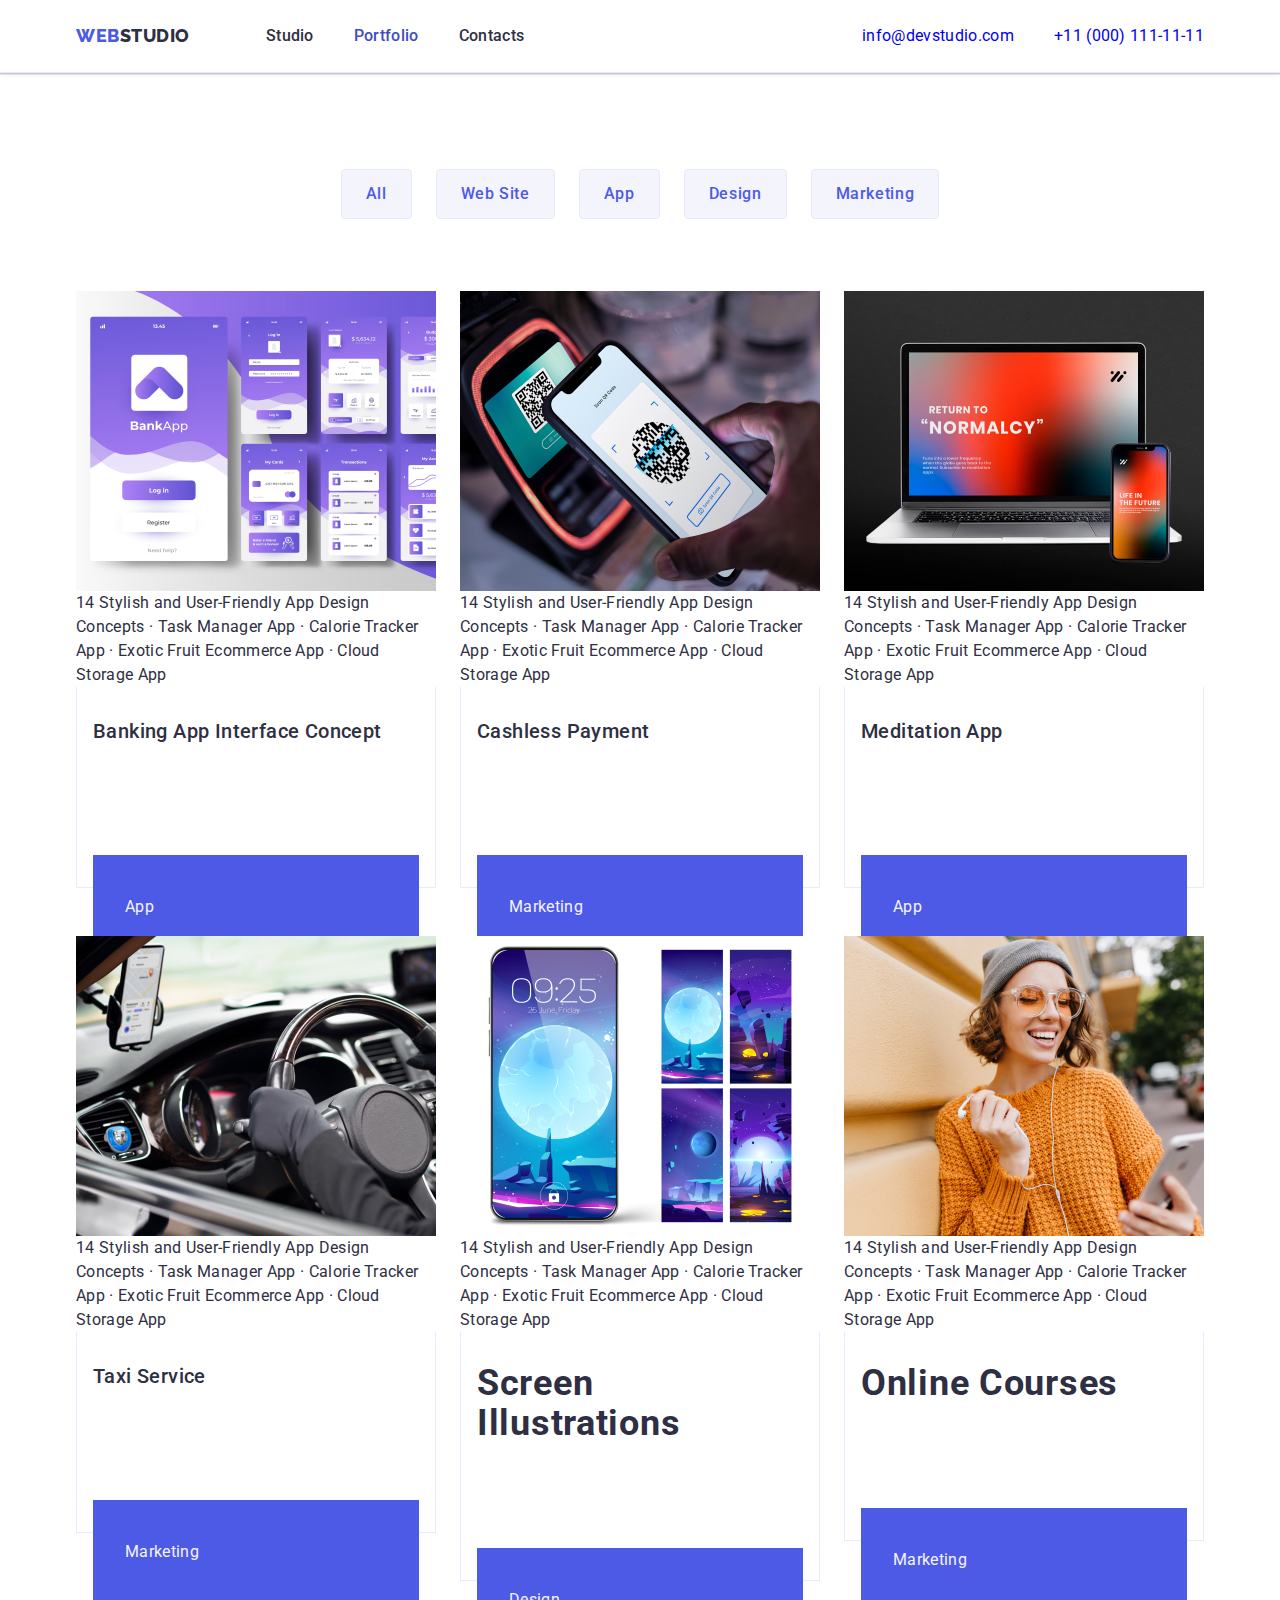
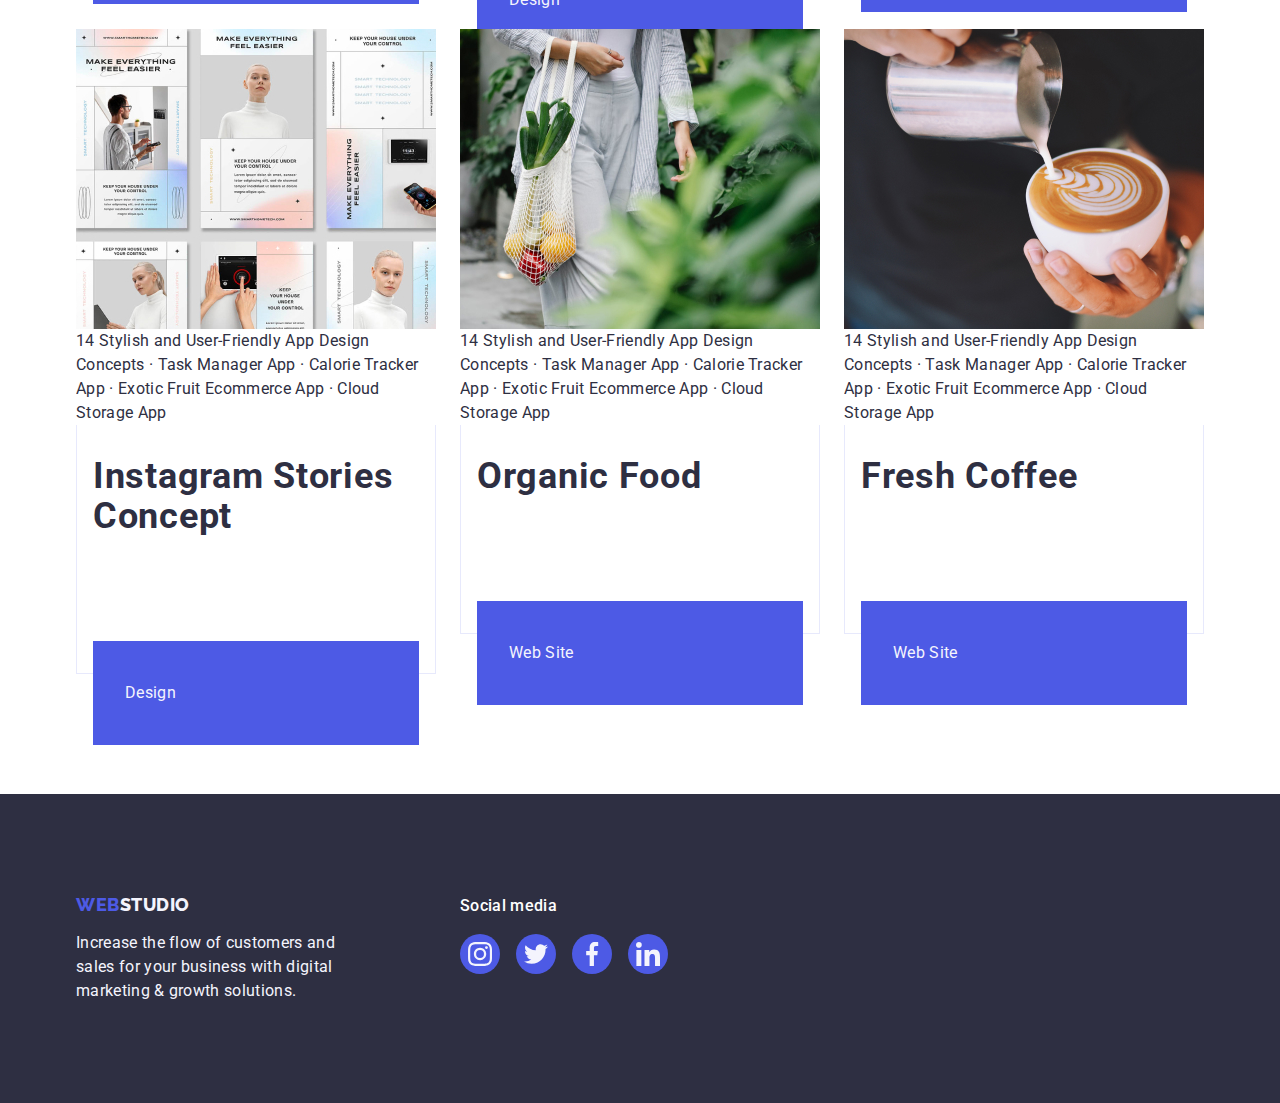
==== commit c6dde4d9: "update portfolio.html" ====
--- a/portfolio.html
+++ b/portfolio.html
@@ -64,8 +64,8 @@
                                 <p class="suboptions-descriptions-text">14 Stylish and User-Friendly App Design Concepts · Task Manager App · Calorie Tracker App · Exotic Fruit Ecommerce App · Cloud Storage App</p>
                             </div>
                              <div class="cards-product-desc">
-                                <h2 class="sub-title-text">Banking App Interface Concept</h2>
-                                <p class="suboptions-descriptions-text">App</p>
+                                <h2 class="sub-title-text cards-product-text">Banking App Interface Concept</h2>
+                                <p class="suboptions-descriptions-text cards-product-descriptions-desc">App</p>
                             </div>
                         </a>
                     </li>
@@ -76,8 +76,8 @@
                                 <p class="suboptions-descriptions-text">14 Stylish and User-Friendly App Design Concepts · Task Manager App · Calorie Tracker App · Exotic Fruit Ecommerce App · Cloud Storage App</p>
                             </div>
                             <div class="cards-product-desc">
-                                <h2 class="sub-title-text">Cashless Payment</h2>
-                                <p class="suboptions-descriptions-text">Marketing</p>
+                                <h2 class="sub-title-text cards-product-text">Cashless Payment</h2>
+                                <p class="suboptions-descriptions-text cards-product-descriptions-desc">Marketing</p>
                             </div>
                         </a>
                     </li>
@@ -88,8 +88,8 @@
                                 <p class="suboptions-descriptions-text">14 Stylish and User-Friendly App Design Concepts · Task Manager App · Calorie Tracker App · Exotic Fruit Ecommerce App · Cloud Storage App</p>
                             </div>
                             <div class="cards-product-desc">
-                                <h2 class="sub-title-text">Meditation App</h2>
-                                <p class="suboptions-descriptions-text">App</p>
+                                <h2 class="sub-title-text cards-product-text">Meditation App</h2>
+                                <p class="suboptions-descriptions-text cards-product-descriptions-desc">App</p>
                             </div>
                         </a>
                     </li>
@@ -100,8 +100,8 @@
                                 <p class="suboptions-descriptions-text">14 Stylish and User-Friendly App Design Concepts · Task Manager App · Calorie Tracker App · Exotic Fruit Ecommerce App · Cloud Storage App</p>
                             </div>
                             <div class="cards-product-desc">
-                                <h2 class="sub-title-text">Taxi Service</h2>
-                                <p class="suboptions-descriptions-text">Marketing</p>
+                                <h2 class="sub-title-text cards-product-text">Taxi Service</h2>
+                                <p class="suboptions-descriptions-text cards-product-descriptions-desc">Marketing</p>
                             </div>
                         </a>
                     </li>
@@ -113,7 +113,7 @@
                             </div>
                             <div class="cards-product-desc">
                                 <h2 class="sub-title-text">Screen Illustrations</h2>
-                                <p class="suboptions-descriptions-text">Design</p>
+                                <p class="suboptions-descriptions-text cards-product-descriptions-desc">Design</p>
                             </div>
                         </a>
                     </li>
@@ -125,7 +125,7 @@
                             </div>
                             <div class="cards-product-desc">
                                 <h2 class="sub-title-text">Online Courses</h2>
-                                <p class="suboptions-descriptions-text">Marketing</p>
+                                <p class="suboptions-descriptions-text cards-product-descriptions-desc">Marketing</p>
                             </div>
                         </a>
                     </li>
@@ -137,7 +137,7 @@
                             </div>
                             <div class="cards-product-desc">
                                 <h2 class="sub-title-text">Instagram Stories Concept</h2>
-                                <p class="suboptions-descriptions-text">Design</p>
+                                <p class="suboptions-descriptions-text cards-product-descriptions-desc">Design</p>
                             </div>
                         </a>
                     </li>
@@ -149,7 +149,7 @@
                             </div>
                             <div class="cards-product-desc">
                                 <h2 class="sub-title-text">Organic Food</h2>
-                                <p class="suboptions-descriptions-text">Web Site</p>
+                                <p class="suboptions-descriptions-text cards-product-descriptions-desc">Web Site</p>
                             </div>
                         </a>
                     </li>
@@ -161,7 +161,7 @@
                             </div>
                             <div class="cards-product-desc">
                                 <h2 class="sub-title-text">Fresh Coffee</h2>
-                                <p class="suboptions-descriptions-text">Web Site</p>
+                                <p class="suboptions-descriptions-text cards-product-descriptions-desc">Web Site</p>
                             </div>
                         </a>
                     </li>
--- a/css/styles.css
+++ b/css/styles.css
@@ -149,7 +149,7 @@
   color: var(--primary-brand);
 }
 
-/* ================= HEADER ================= */
+/* ================ HEADER ================= */
 .page-header{
   align-items: center;
   color: var(--dark);
@@ -338,6 +338,11 @@
   padding-bottom: 120px;
 }
 
+.product-text{
+  text-align: center;
+  margin-bottom: 72px;
+}
+
 .category-product-list{
   display: flex;
   align-items: center;
@@ -353,6 +358,10 @@
   padding-bottom: 120px;
 }
 
+.card-text{
+  text-align: center;
+  margin-bottom: 72px;
+}
 .card-employee-list{
   display: flex;
   align-content: center;
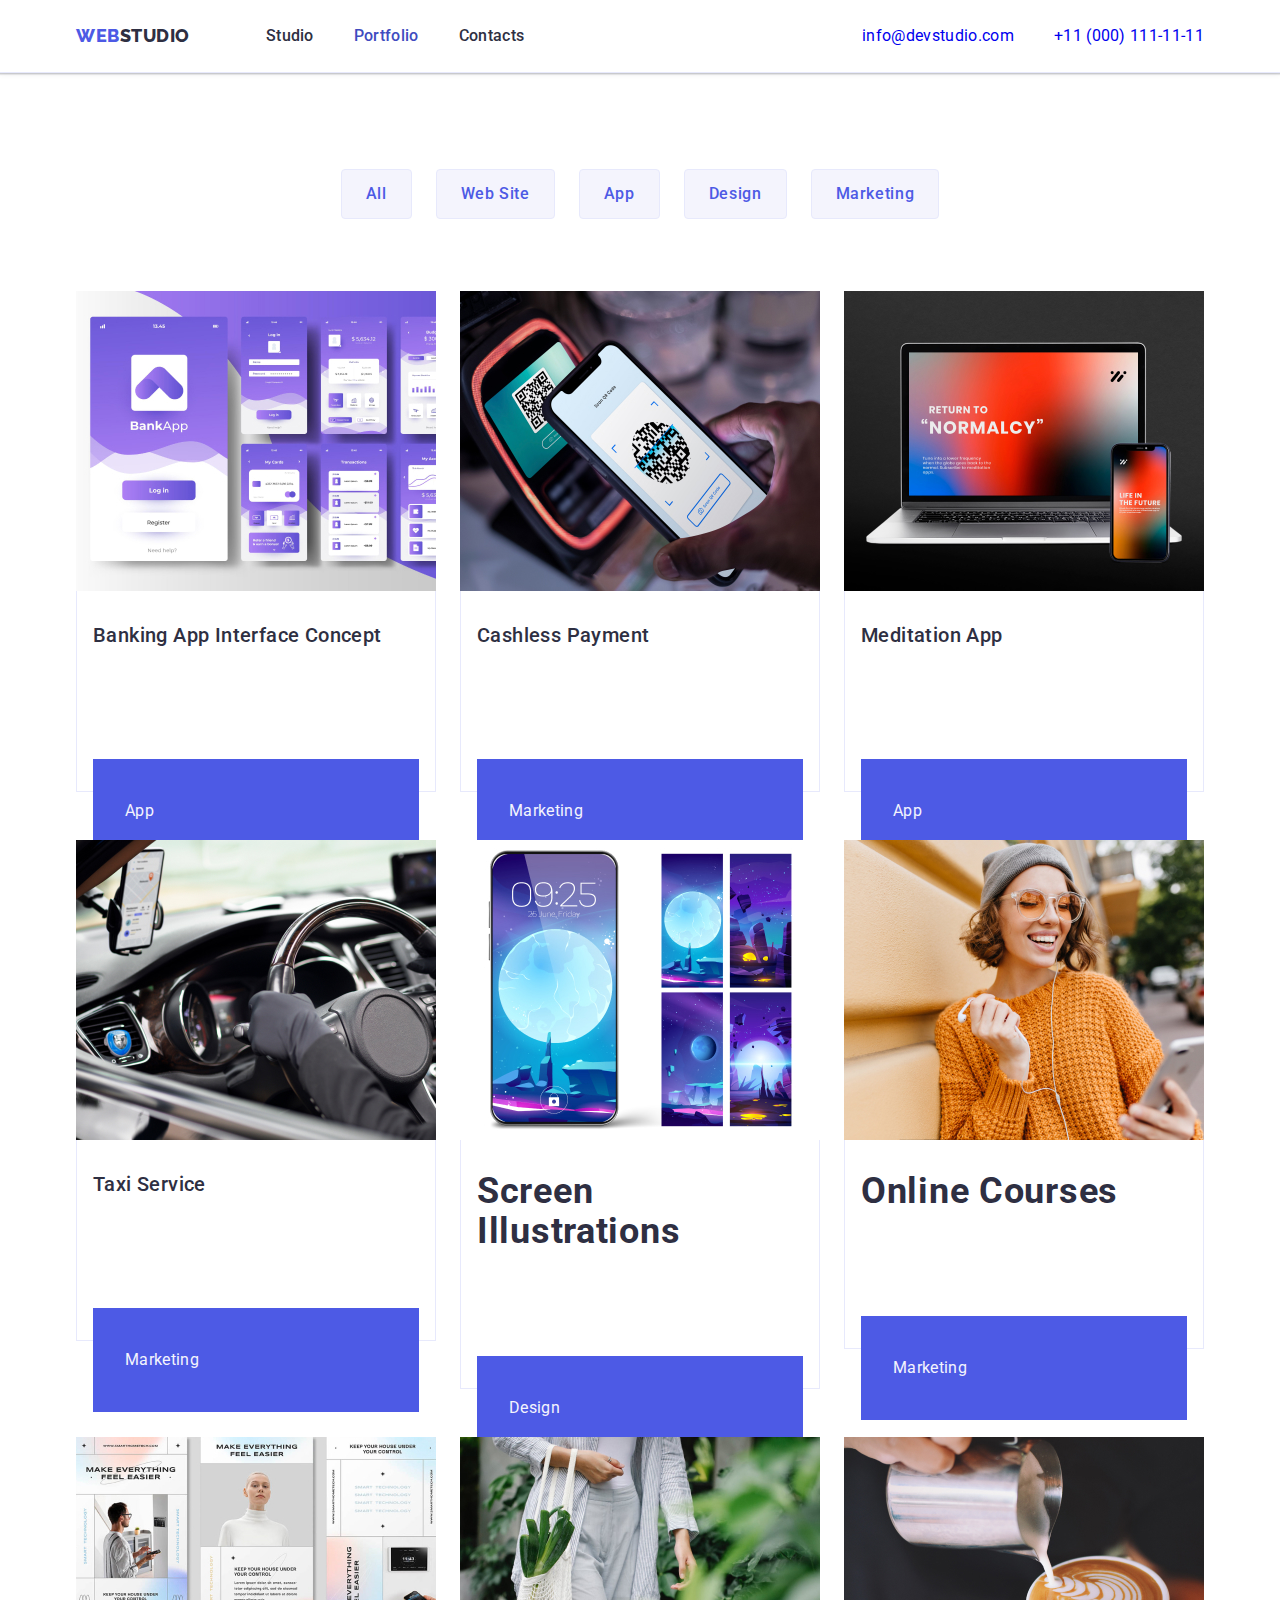
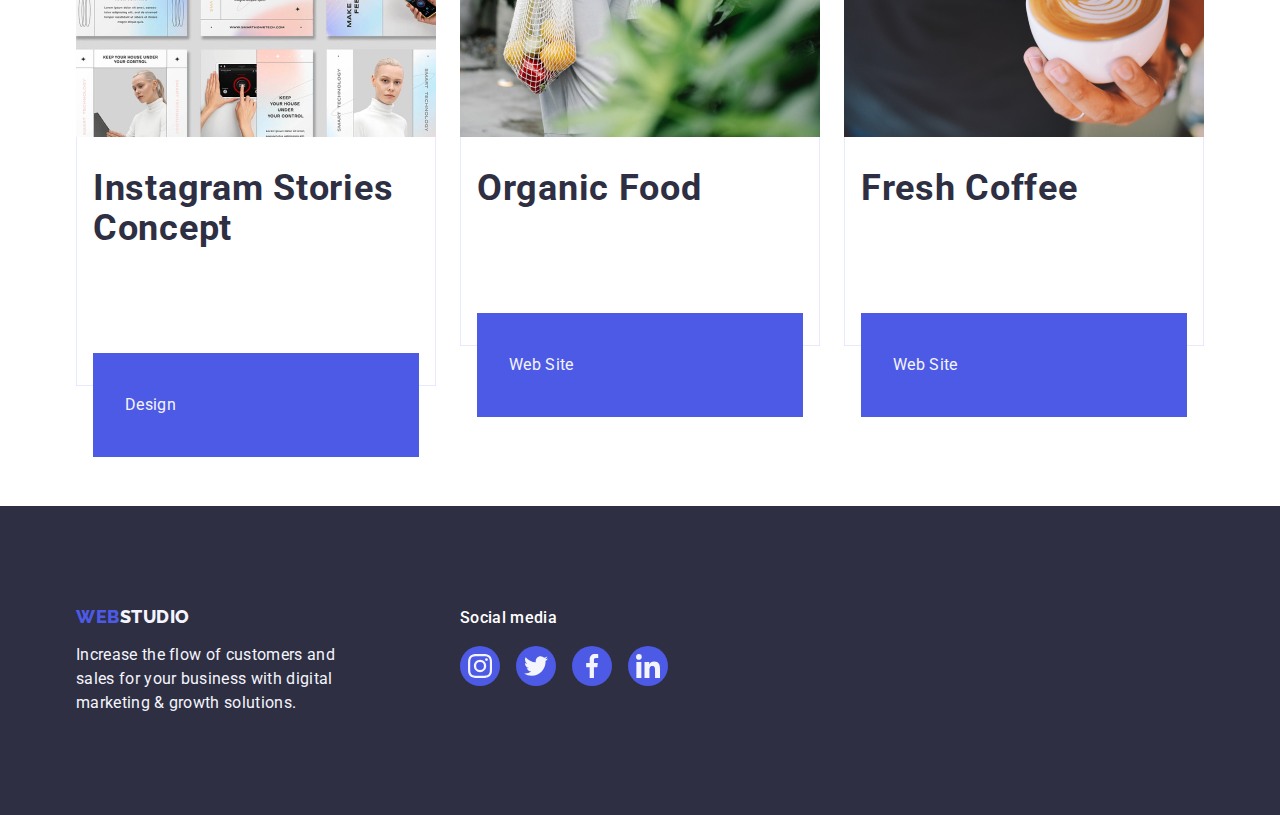
==== commit 9f90fb8c: "update portfolio.html" ====
--- a/portfolio.html
+++ b/portfolio.html
@@ -61,7 +61,7 @@
                         <a class="cards-product-link link" href="">
                             <div class="cards-product-img-wrapper">
                                 <img class="cards-product-img" src="./images/portfolio/banking-app-interface-concept.jpg" alt="banking-app" width="360" >
-                                <p class="suboptions-descriptions-text">14 Stylish and User-Friendly App Design Concepts · Task Manager App · Calorie Tracker App · Exotic Fruit Ecommerce App · Cloud Storage App</p>
+                                <p class="suboptions-descriptions-text overlay-descriptions">14 Stylish and User-Friendly App Design Concepts · Task Manager App · Calorie Tracker App · Exotic Fruit Ecommerce App · Cloud Storage App</p>
                             </div>
                              <div class="cards-product-desc">
                                 <h2 class="sub-title-text cards-product-text">Banking App Interface Concept</h2>
@@ -73,7 +73,7 @@
                         <a class="cards-product-link link" href="">
                             <div class="cards-product-img-wrapper">
                                 <img class="cards-product-img" src="./images/portfolio/cashless-payment.jpg" alt="cashless-payment" width="360" >
-                                <p class="suboptions-descriptions-text">14 Stylish and User-Friendly App Design Concepts · Task Manager App · Calorie Tracker App · Exotic Fruit Ecommerce App · Cloud Storage App</p>
+                                <p class="suboptions-descriptions-text overlay-descriptions">14 Stylish and User-Friendly App Design Concepts · Task Manager App · Calorie Tracker App · Exotic Fruit Ecommerce App · Cloud Storage App</p>
                             </div>
                             <div class="cards-product-desc">
                                 <h2 class="sub-title-text cards-product-text">Cashless Payment</h2>
@@ -85,7 +85,7 @@
                         <a class="cards-product-link link" href="">
                             <div class="cards-product-img-wrapper">
                                 <img class="cards-product-img" src="./images/portfolio/meditation-app.jpg" alt="meditation-app" width="360" >
-                                <p class="suboptions-descriptions-text">14 Stylish and User-Friendly App Design Concepts · Task Manager App · Calorie Tracker App · Exotic Fruit Ecommerce App · Cloud Storage App</p>
+                                <p class="suboptions-descriptions-text overlay-descriptions">14 Stylish and User-Friendly App Design Concepts · Task Manager App · Calorie Tracker App · Exotic Fruit Ecommerce App · Cloud Storage App</p>
                             </div>
                             <div class="cards-product-desc">
                                 <h2 class="sub-title-text cards-product-text">Meditation App</h2>
@@ -97,7 +97,7 @@
                         <a class="cards-product-link link" href="">
                             <div class="cards-product-img-wrapper">
                                 <img class="cards-product-img" src="./images/portfolio/taxi-service.jpg" alt="taxi-service" width="360" >
-                                <p class="suboptions-descriptions-text">14 Stylish and User-Friendly App Design Concepts · Task Manager App · Calorie Tracker App · Exotic Fruit Ecommerce App · Cloud Storage App</p>
+                                <p class="suboptions-descriptions-text overlay-descriptions">14 Stylish and User-Friendly App Design Concepts · Task Manager App · Calorie Tracker App · Exotic Fruit Ecommerce App · Cloud Storage App</p>
                             </div>
                             <div class="cards-product-desc">
                                 <h2 class="sub-title-text cards-product-text">Taxi Service</h2>
@@ -109,7 +109,7 @@
                         <a class="cards-product-link link" href="">
                             <div class="cards-product-img-wrapper">
                                 <img class="cards-product-img" src="./images/portfolio/screen-illustrations.jpg" alt="screen-illustrations" width="360" >
-                                <p class="suboptions-descriptions-text">14 Stylish and User-Friendly App Design Concepts · Task Manager App · Calorie Tracker App · Exotic Fruit Ecommerce App · Cloud Storage App</p>
+                                <p class="suboptions-descriptions-text overlay-descriptions">14 Stylish and User-Friendly App Design Concepts · Task Manager App · Calorie Tracker App · Exotic Fruit Ecommerce App · Cloud Storage App</p>
                             </div>
                             <div class="cards-product-desc">
                                 <h2 class="sub-title-text">Screen Illustrations</h2>
@@ -121,7 +121,7 @@
                         <a class="cards-product-link link" href="">
                             <div class="cards-product-img-wrapper">
                                 <img class="cards-product-img" src="./images/portfolio/online-courses.jpg" alt="online-courses" width="360" >
-                                <p class="suboptions-descriptions-text">14 Stylish and User-Friendly App Design Concepts · Task Manager App · Calorie Tracker App · Exotic Fruit Ecommerce App · Cloud Storage App</p>
+                                <p class="suboptions-descriptions-text overlay-descriptions">14 Stylish and User-Friendly App Design Concepts · Task Manager App · Calorie Tracker App · Exotic Fruit Ecommerce App · Cloud Storage App</p>
                             </div>
                             <div class="cards-product-desc">
                                 <h2 class="sub-title-text">Online Courses</h2>
@@ -133,7 +133,7 @@
                         <a class="cards-product-link link" href="">
                             <div class="cards-product-img-wrapper">
                                 <img class="cards-product-img" src="./images/portfolio/instagram-stories-concept.jpg" alt="instagram-stories-concept" width="360" >
-                                <p class="suboptions-descriptions-text">14 Stylish and User-Friendly App Design Concepts · Task Manager App · Calorie Tracker App · Exotic Fruit Ecommerce App · Cloud Storage App</p>
+                                <p class="suboptions-descriptions-text overlay-descriptions">14 Stylish and User-Friendly App Design Concepts · Task Manager App · Calorie Tracker App · Exotic Fruit Ecommerce App · Cloud Storage App</p>
                             </div>
                             <div class="cards-product-desc">
                                 <h2 class="sub-title-text">Instagram Stories Concept</h2>
@@ -145,7 +145,7 @@
                         <a class="cards-product-link link" href="">
                             <div class="cards-product-img-wrapper">
                                 <img class="cards-product-img" src="./images/portfolio/organic-food.jpg" alt="organic-food" width="360" >
-                                <p class="suboptions-descriptions-text">14 Stylish and User-Friendly App Design Concepts · Task Manager App · Calorie Tracker App · Exotic Fruit Ecommerce App · Cloud Storage App</p>
+                                <p class="suboptions-descriptions-text overlay-descriptions">14 Stylish and User-Friendly App Design Concepts · Task Manager App · Calorie Tracker App · Exotic Fruit Ecommerce App · Cloud Storage App</p>
                             </div>
                             <div class="cards-product-desc">
                                 <h2 class="sub-title-text">Organic Food</h2>
@@ -157,7 +157,7 @@
                         <a class="cards-product-link link" href="">
                             <div class="cards-product-img-wrapper">
                                 <img class="cards-product-img" src="./images/portfolio/fresh-coffee.jpg" alt="fresh-coffee" width="360" >
-                                <p class="suboptions-descriptions-text">14 Stylish and User-Friendly App Design Concepts · Task Manager App · Calorie Tracker App · Exotic Fruit Ecommerce App · Cloud Storage App</p>
+                                <p class="suboptions-descriptions-text overlay-descriptions">14 Stylish and User-Friendly App Design Concepts · Task Manager App · Calorie Tracker App · Exotic Fruit Ecommerce App · Cloud Storage App</p>
                             </div>
                             <div class="cards-product-desc">
                                 <h2 class="sub-title-text">Fresh Coffee</h2>
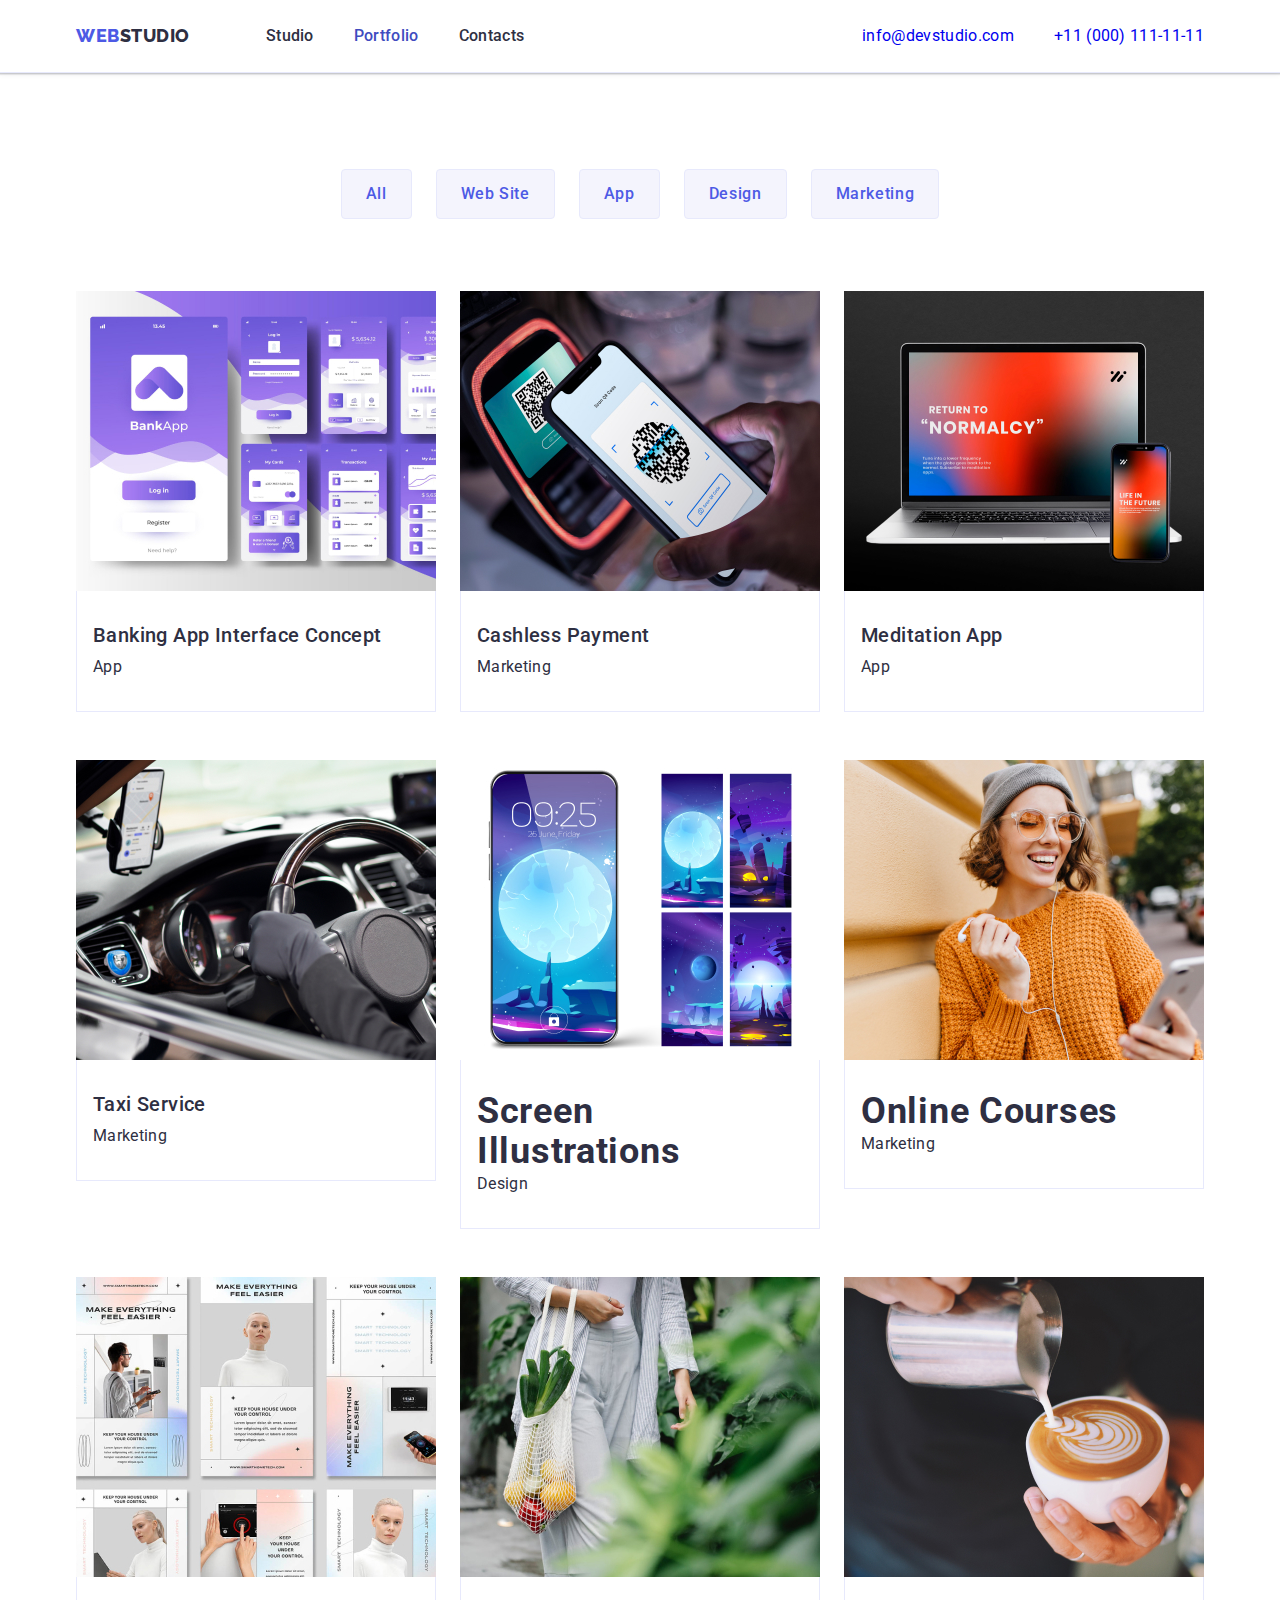
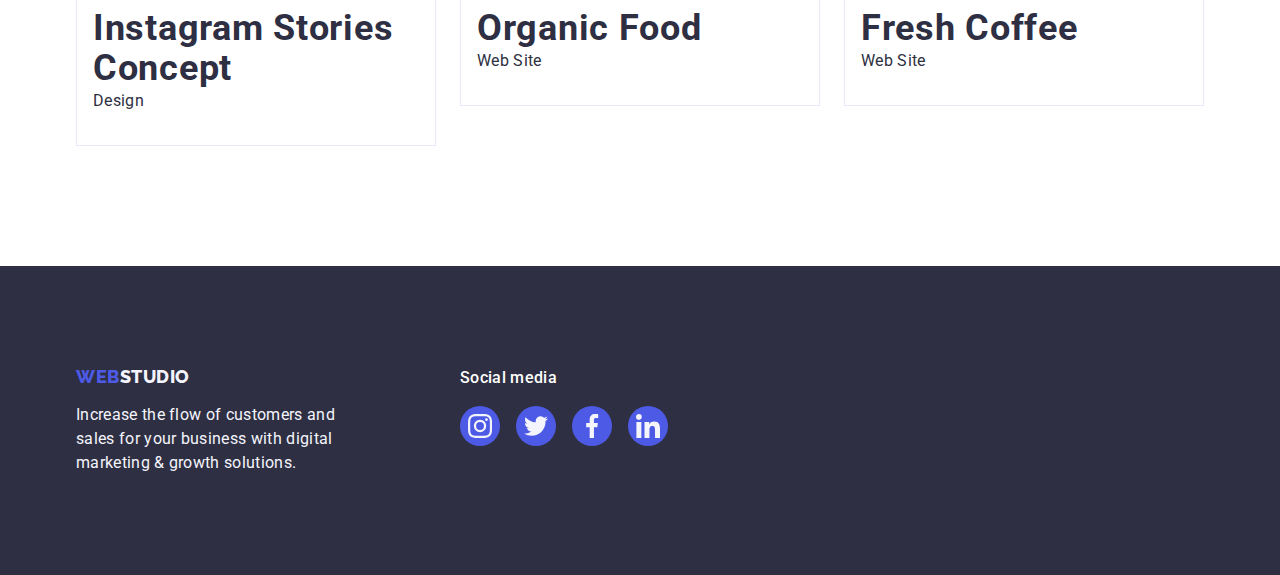
==== commit dea61ca4: "update portfolio.html" ====
--- a/portfolio.html
+++ b/portfolio.html
@@ -65,7 +65,7 @@
                             </div>
                              <div class="cards-product-desc">
                                 <h2 class="sub-title-text cards-product-text">Banking App Interface Concept</h2>
-                                <p class="suboptions-descriptions-text cards-product-descriptions-desc">App</p>
+                                <p class="suboptions-descriptions-text">App</p>
                             </div>
                         </a>
                     </li>
@@ -77,7 +77,7 @@
                             </div>
                             <div class="cards-product-desc">
                                 <h2 class="sub-title-text cards-product-text">Cashless Payment</h2>
-                                <p class="suboptions-descriptions-text cards-product-descriptions-desc">Marketing</p>
+                                <p class="suboptions-descriptions-text">Marketing</p>
                             </div>
                         </a>
                     </li>
@@ -89,7 +89,7 @@
                             </div>
                             <div class="cards-product-desc">
                                 <h2 class="sub-title-text cards-product-text">Meditation App</h2>
-                                <p class="suboptions-descriptions-text cards-product-descriptions-desc">App</p>
+                                <p class="suboptions-descriptions-text">App</p>
                             </div>
                         </a>
                     </li>
@@ -101,7 +101,7 @@
                             </div>
                             <div class="cards-product-desc">
                                 <h2 class="sub-title-text cards-product-text">Taxi Service</h2>
-                                <p class="suboptions-descriptions-text cards-product-descriptions-desc">Marketing</p>
+                                <p class="suboptions-descriptions-text">Marketing</p>
                             </div>
                         </a>
                     </li>
@@ -113,7 +113,7 @@
                             </div>
                             <div class="cards-product-desc">
                                 <h2 class="sub-title-text">Screen Illustrations</h2>
-                                <p class="suboptions-descriptions-text cards-product-descriptions-desc">Design</p>
+                                <p class="suboptions-descriptions-text">Design</p>
                             </div>
                         </a>
                     </li>
@@ -125,7 +125,7 @@
                             </div>
                             <div class="cards-product-desc">
                                 <h2 class="sub-title-text">Online Courses</h2>
-                                <p class="suboptions-descriptions-text cards-product-descriptions-desc">Marketing</p>
+                                <p class="suboptions-descriptions-text">Marketing</p>
                             </div>
                         </a>
                     </li>
@@ -137,7 +137,7 @@
                             </div>
                             <div class="cards-product-desc">
                                 <h2 class="sub-title-text">Instagram Stories Concept</h2>
-                                <p class="suboptions-descriptions-text cards-product-descriptions-desc">Design</p>
+                                <p class="suboptions-descriptions-text">Design</p>
                             </div>
                         </a>
                     </li>
@@ -149,7 +149,7 @@
                             </div>
                             <div class="cards-product-desc">
                                 <h2 class="sub-title-text">Organic Food</h2>
-                                <p class="suboptions-descriptions-text cards-product-descriptions-desc">Web Site</p>
+                                <p class="suboptions-descriptions-text">Web Site</p>
                             </div>
                         </a>
                     </li>
@@ -161,7 +161,7 @@
                             </div>
                             <div class="cards-product-desc">
                                 <h2 class="sub-title-text">Fresh Coffee</h2>
-                                <p class="suboptions-descriptions-text cards-product-descriptions-desc">Web Site</p>
+                                <p class="suboptions-descriptions-text">Web Site</p>
                             </div>
                         </a>
                     </li>
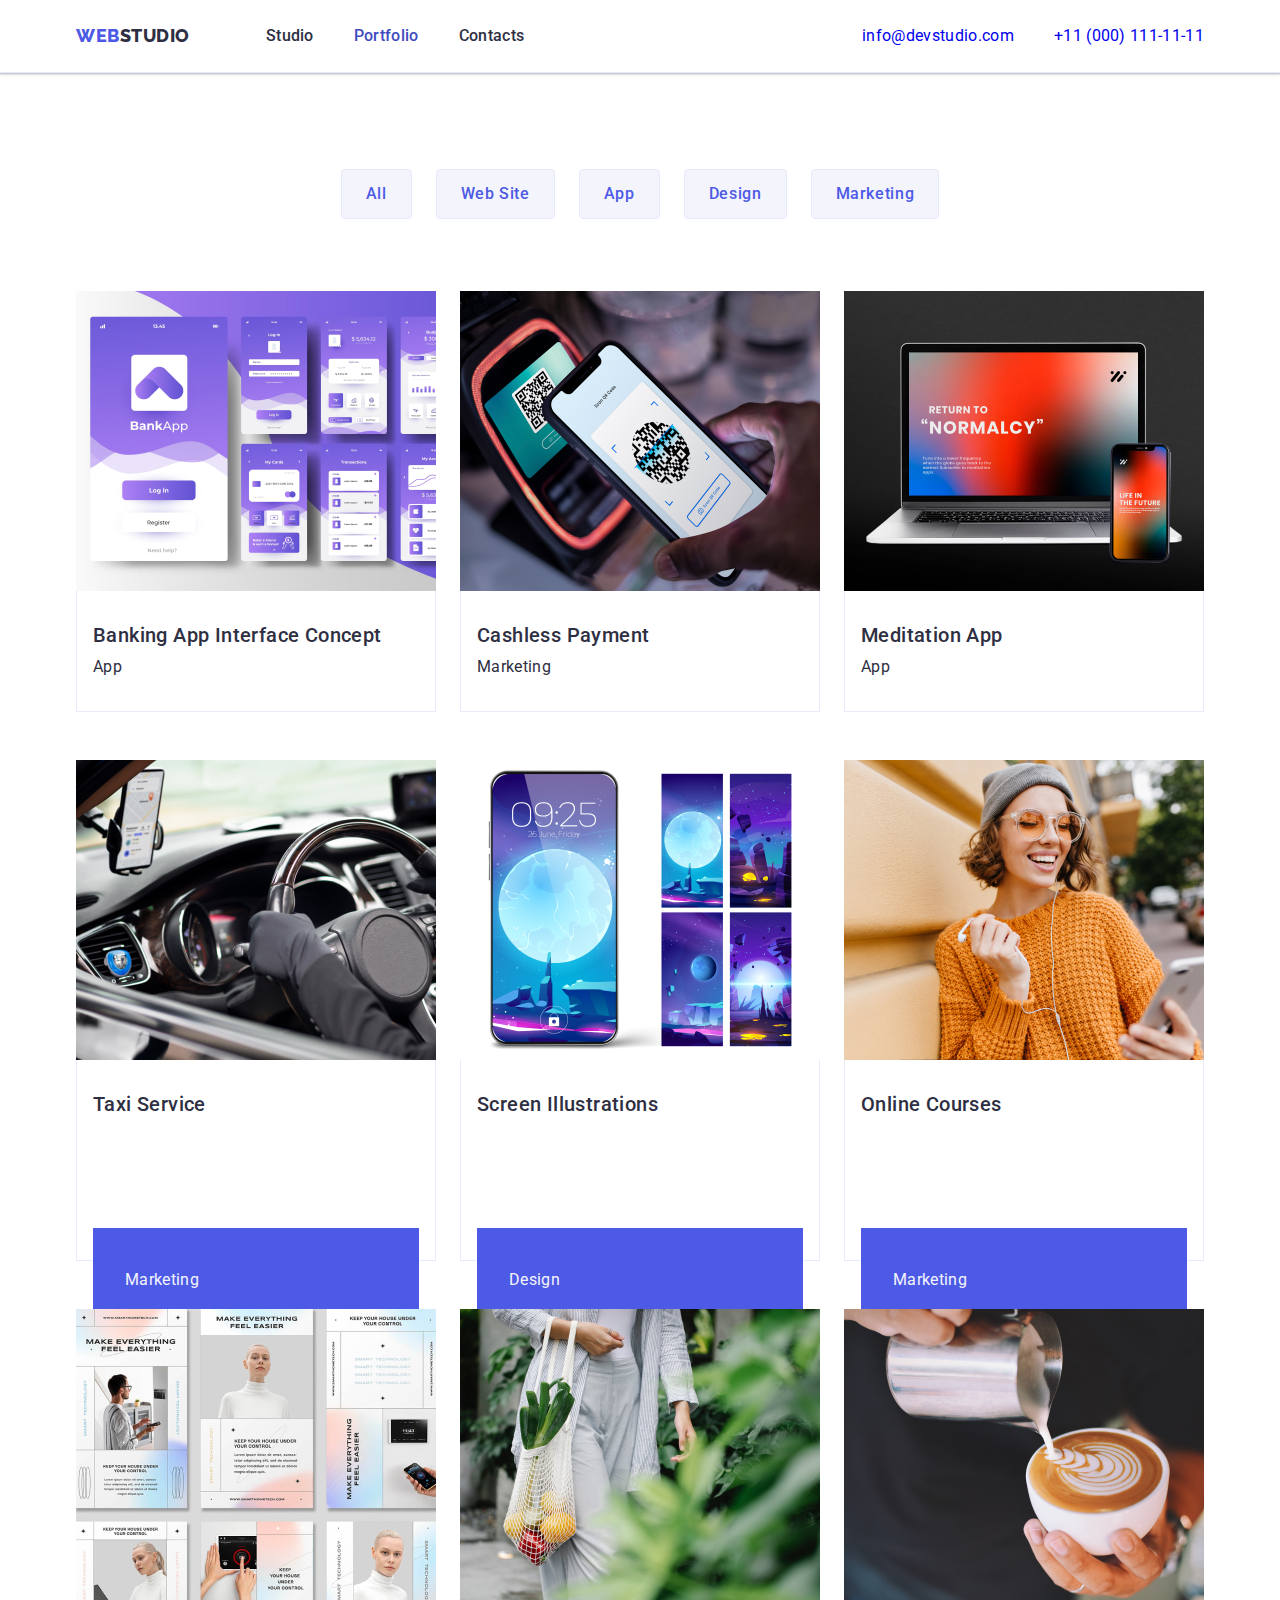
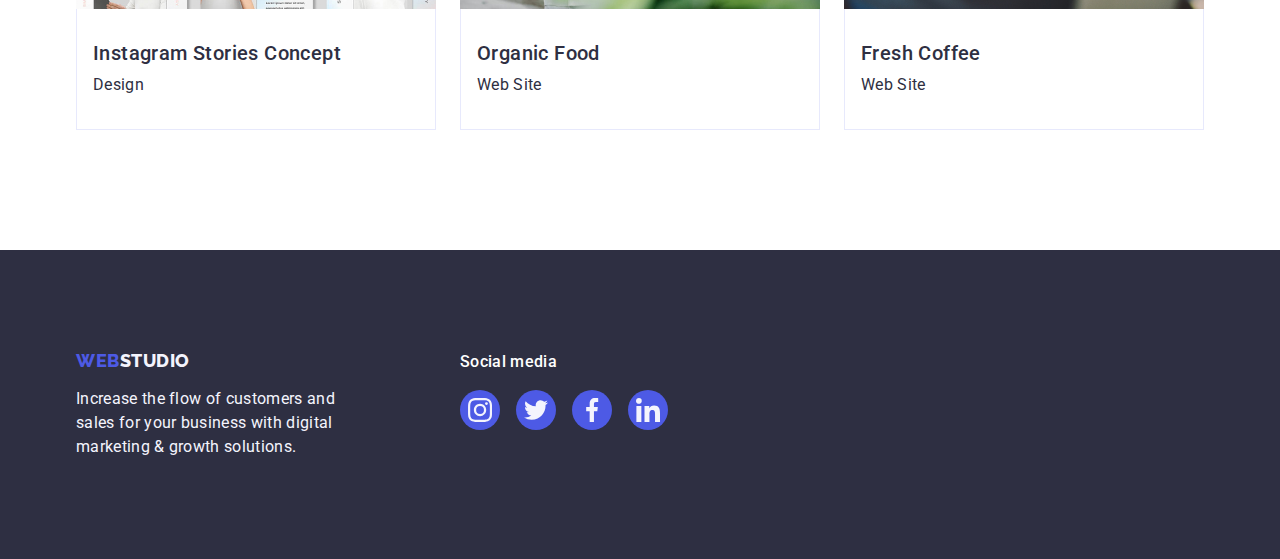
==== commit 3087b6a6: "update portfolio.html" ====
--- a/portfolio.html
+++ b/portfolio.html
@@ -101,7 +101,7 @@
                             </div>
                             <div class="cards-product-desc">
                                 <h2 class="sub-title-text cards-product-text">Taxi Service</h2>
-                                <p class="suboptions-descriptions-text">Marketing</p>
+                                <p class="suboptions-descriptions-text cards-product-descriptions-desc">Marketing</p>
                             </div>
                         </a>
                     </li>
@@ -112,7 +112,31 @@
                                 <p class="suboptions-descriptions-text overlay-descriptions">14 Stylish and User-Friendly App Design Concepts · Task Manager App · Calorie Tracker App · Exotic Fruit Ecommerce App · Cloud Storage App</p>
                             </div>
                             <div class="cards-product-desc">
-                                <h2 class="sub-title-text">Screen Illustrations</h2>
+                                <h2 class="sub-title-text cards-product-text">Screen Illustrations</h2>
+                                <p class="suboptions-descriptions-text cards-product-descriptions-desc">Design</p>
+                            </div>
+                        </a>
+                    </li>
+                    <li class="cards-product-item">
+                        <a class="cards-product-link link" href="">
+                            <div class="cards-product-img-wrapper">
+                                <img class="cards-product-img" src="./images/portfolio/online-courses.jpg" alt="online-courses" width="360" >
+                                <p class="suboptions-descriptions-text overlay-descriptions">14 Stylish and User-Friendly App Design Concepts · Task Manager App · Calorie Tracker App · Exotic Fruit Ecommerce App · Cloud Storage App</p>
+                            </div>
+                            <div class="cards-product-desc">
+                                <h2 class="sub-title-text cards-product-text">Online Courses</h2>
+                                <p class="suboptions-descriptions-text cards-product-descriptions-desc">Marketing</p>
+                            </div>
+                        </a>
+                    </li>
+                    <li class="cards-product-item">
+                        <a class="cards-product-link link" href="">
+                            <div class="cards-product-img-wrapper">
+                                <img class="cards-product-img" src="./images/portfolio/instagram-stories-concept.jpg" alt="instagram-stories-concept" width="360" >
+                                <p class="suboptions-descriptions-text overlay-descriptions">14 Stylish and User-Friendly App Design Concepts · Task Manager App · Calorie Tracker App · Exotic Fruit Ecommerce App · Cloud Storage App</p>
+                            </div>
+                            <div class="cards-product-desc">
+                                <h2 class="sub-title-text cards-product-text">Instagram Stories Concept</h2>
                                 <p class="suboptions-descriptions-text">Design</p>
                             </div>
                         </a>
@@ -120,35 +144,11 @@
                     <li class="cards-product-item">
                         <a class="cards-product-link link" href="">
                             <div class="cards-product-img-wrapper">
-                                <img class="cards-product-img" src="./images/portfolio/online-courses.jpg" alt="online-courses" width="360" >
-                                <p class="suboptions-descriptions-text overlay-descriptions">14 Stylish and User-Friendly App Design Concepts · Task Manager App · Calorie Tracker App · Exotic Fruit Ecommerce App · Cloud Storage App</p>
-                            </div>
-                            <div class="cards-product-desc">
-                                <h2 class="sub-title-text">Online Courses</h2>
-                                <p class="suboptions-descriptions-text">Marketing</p>
-                            </div>
-                        </a>
-                    </li>
-                    <li class="cards-product-item">
-                        <a class="cards-product-link link" href="">
-                            <div class="cards-product-img-wrapper">
-                                <img class="cards-product-img" src="./images/portfolio/instagram-stories-concept.jpg" alt="instagram-stories-concept" width="360" >
-                                <p class="suboptions-descriptions-text overlay-descriptions">14 Stylish and User-Friendly App Design Concepts · Task Manager App · Calorie Tracker App · Exotic Fruit Ecommerce App · Cloud Storage App</p>
-                            </div>
-                            <div class="cards-product-desc">
-                                <h2 class="sub-title-text">Instagram Stories Concept</h2>
-                                <p class="suboptions-descriptions-text">Design</p>
-                            </div>
-                        </a>
-                    </li>
-                    <li class="cards-product-item">
-                        <a class="cards-product-link link" href="">
-                            <div class="cards-product-img-wrapper">
                                 <img class="cards-product-img" src="./images/portfolio/organic-food.jpg" alt="organic-food" width="360" >
                                 <p class="suboptions-descriptions-text overlay-descriptions">14 Stylish and User-Friendly App Design Concepts · Task Manager App · Calorie Tracker App · Exotic Fruit Ecommerce App · Cloud Storage App</p>
                             </div>
                             <div class="cards-product-desc">
-                                <h2 class="sub-title-text">Organic Food</h2>
+                                <h2 class="sub-title-text cards-product-text">Organic Food</h2>
                                 <p class="suboptions-descriptions-text">Web Site</p>
                             </div>
                         </a>
@@ -160,7 +160,7 @@
                                 <p class="suboptions-descriptions-text overlay-descriptions">14 Stylish and User-Friendly App Design Concepts · Task Manager App · Calorie Tracker App · Exotic Fruit Ecommerce App · Cloud Storage App</p>
                             </div>
                             <div class="cards-product-desc">
-                                <h2 class="sub-title-text">Fresh Coffee</h2>
+                                <h2 class="sub-title-text cards-product-text">Fresh Coffee</h2>
                                 <p class="suboptions-descriptions-text">Web Site</p>
                             </div>
                         </a>
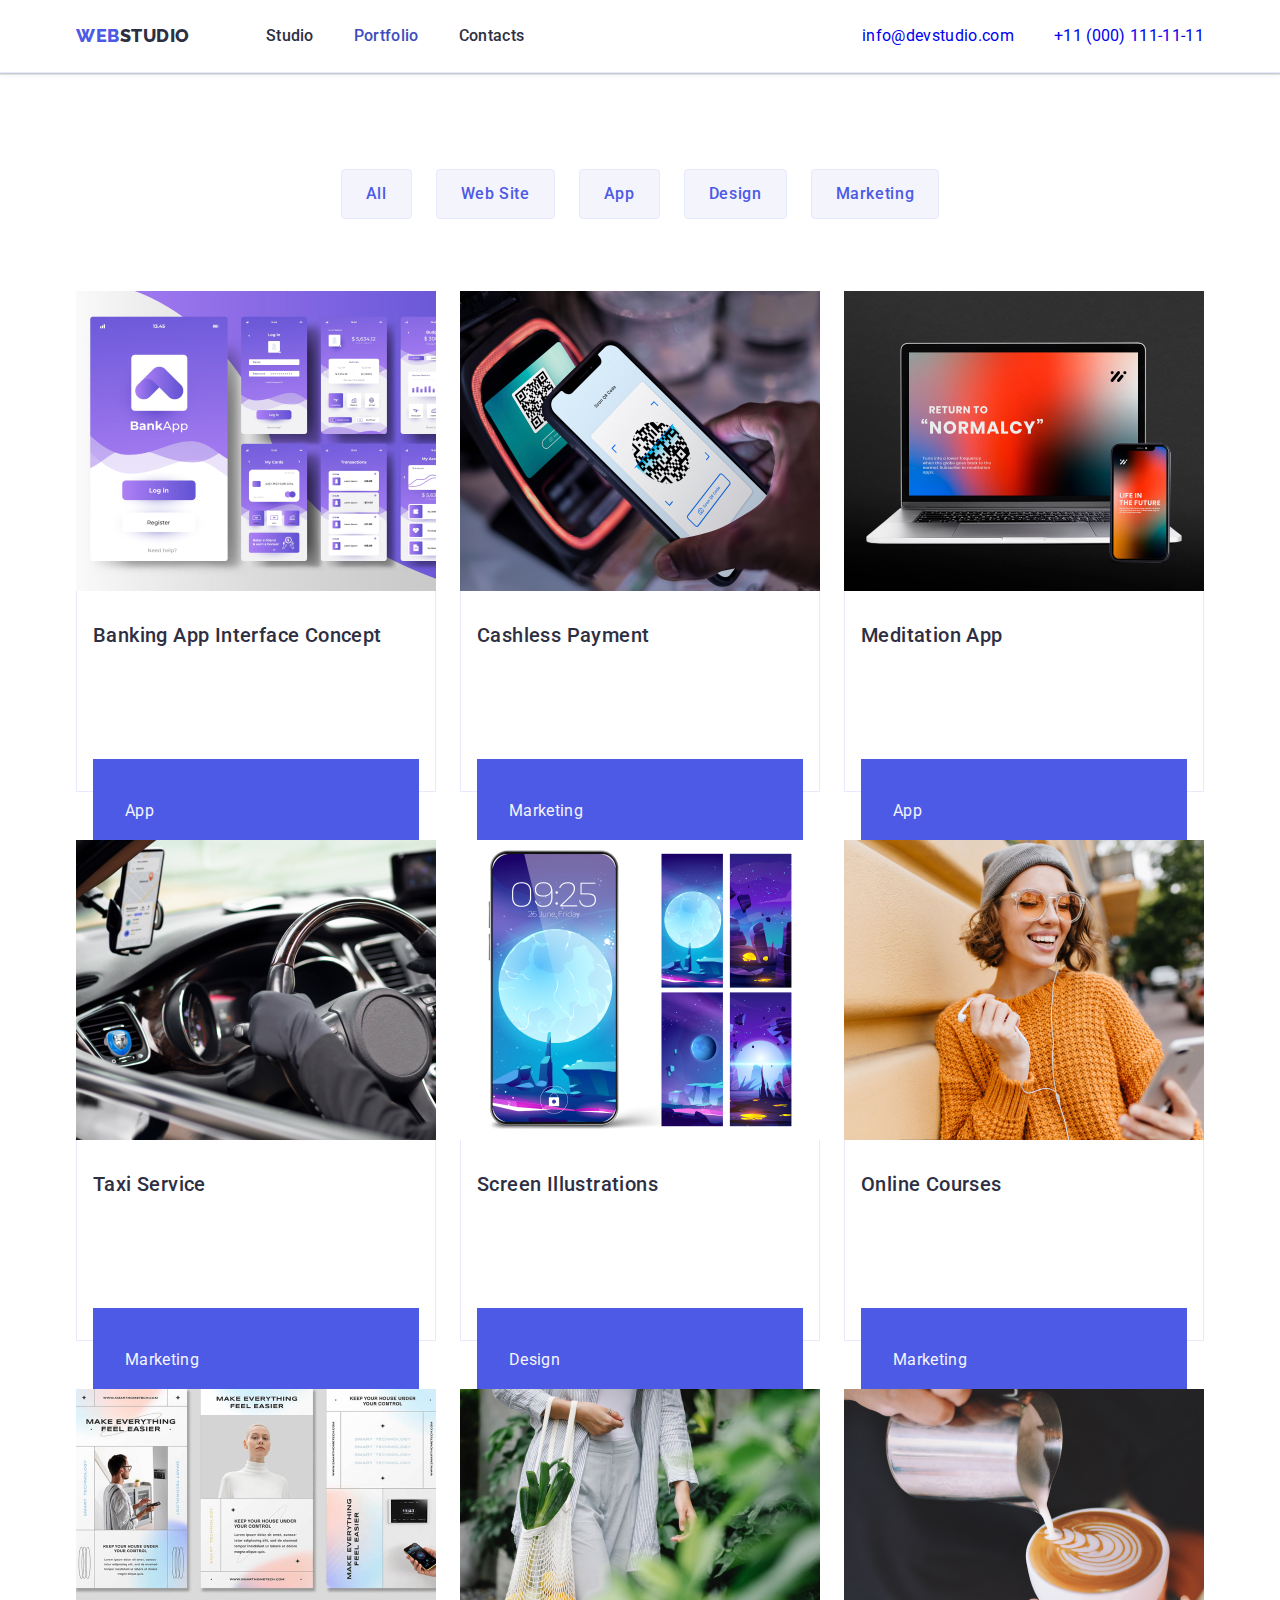
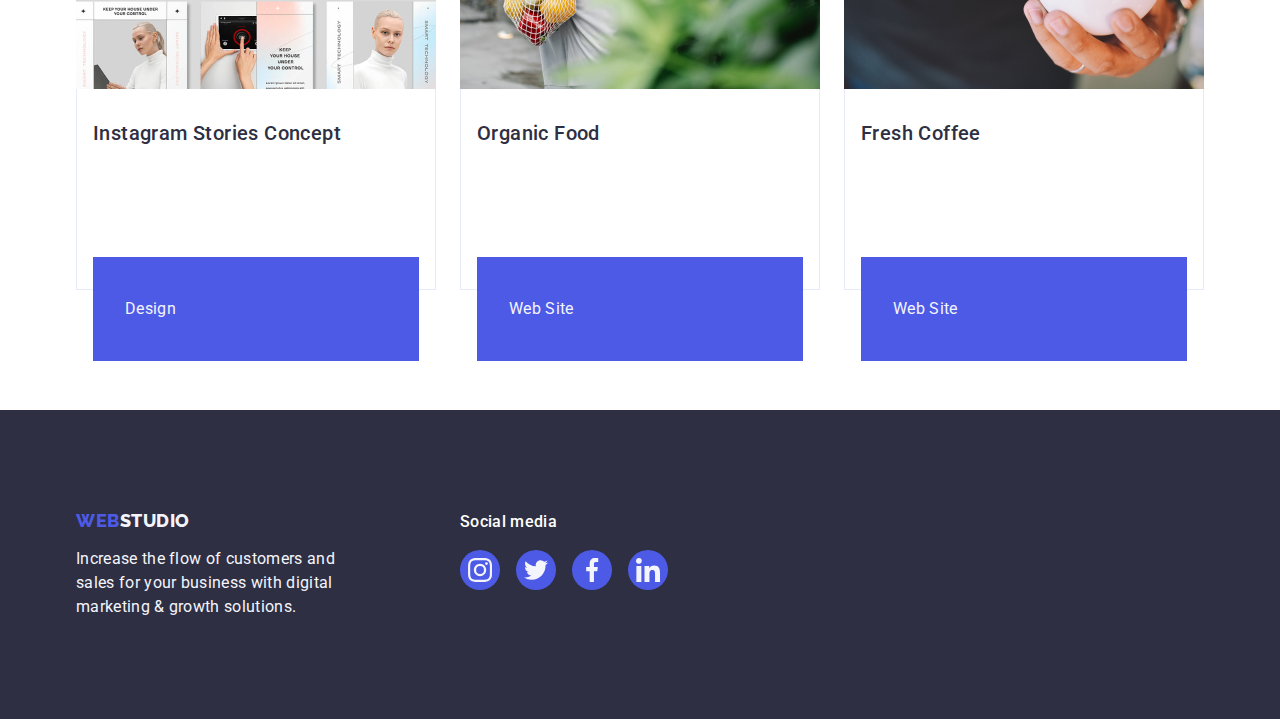
==== commit ba0fd09a: "update portfolio.html" ====
--- a/portfolio.html
+++ b/portfolio.html
@@ -65,7 +65,7 @@
                             </div>
                              <div class="cards-product-desc">
                                 <h2 class="sub-title-text cards-product-text">Banking App Interface Concept</h2>
-                                <p class="suboptions-descriptions-text">App</p>
+                                <p class="suboptions-descriptions-text cards-product-descriptions-desc">App</p>
                             </div>
                         </a>
                     </li>
@@ -77,7 +77,7 @@
                             </div>
                             <div class="cards-product-desc">
                                 <h2 class="sub-title-text cards-product-text">Cashless Payment</h2>
-                                <p class="suboptions-descriptions-text">Marketing</p>
+                                <p class="suboptions-descriptions-text cards-product-descriptions-desc">Marketing</p>
                             </div>
                         </a>
                     </li>
@@ -89,7 +89,7 @@
                             </div>
                             <div class="cards-product-desc">
                                 <h2 class="sub-title-text cards-product-text">Meditation App</h2>
-                                <p class="suboptions-descriptions-text">App</p>
+                                <p class="suboptions-descriptions-text cards-product-descriptions-desc">App</p>
                             </div>
                         </a>
                     </li>
@@ -137,7 +137,7 @@
                             </div>
                             <div class="cards-product-desc">
                                 <h2 class="sub-title-text cards-product-text">Instagram Stories Concept</h2>
-                                <p class="suboptions-descriptions-text">Design</p>
+                                <p class="suboptions-descriptions-text cards-product-descriptions-desc">Design</p>
                             </div>
                         </a>
                     </li>
@@ -149,7 +149,7 @@
                             </div>
                             <div class="cards-product-desc">
                                 <h2 class="sub-title-text cards-product-text">Organic Food</h2>
-                                <p class="suboptions-descriptions-text">Web Site</p>
+                                <p class="suboptions-descriptions-text cards-product-descriptions-desc">Web Site</p>
                             </div>
                         </a>
                     </li>
@@ -161,7 +161,7 @@
                             </div>
                             <div class="cards-product-desc">
                                 <h2 class="sub-title-text cards-product-text">Fresh Coffee</h2>
-                                <p class="suboptions-descriptions-text">Web Site</p>
+                                <p class="suboptions-descriptions-text cards-product-descriptions-desc">Web Site</p>
                             </div>
                         </a>
                     </li>
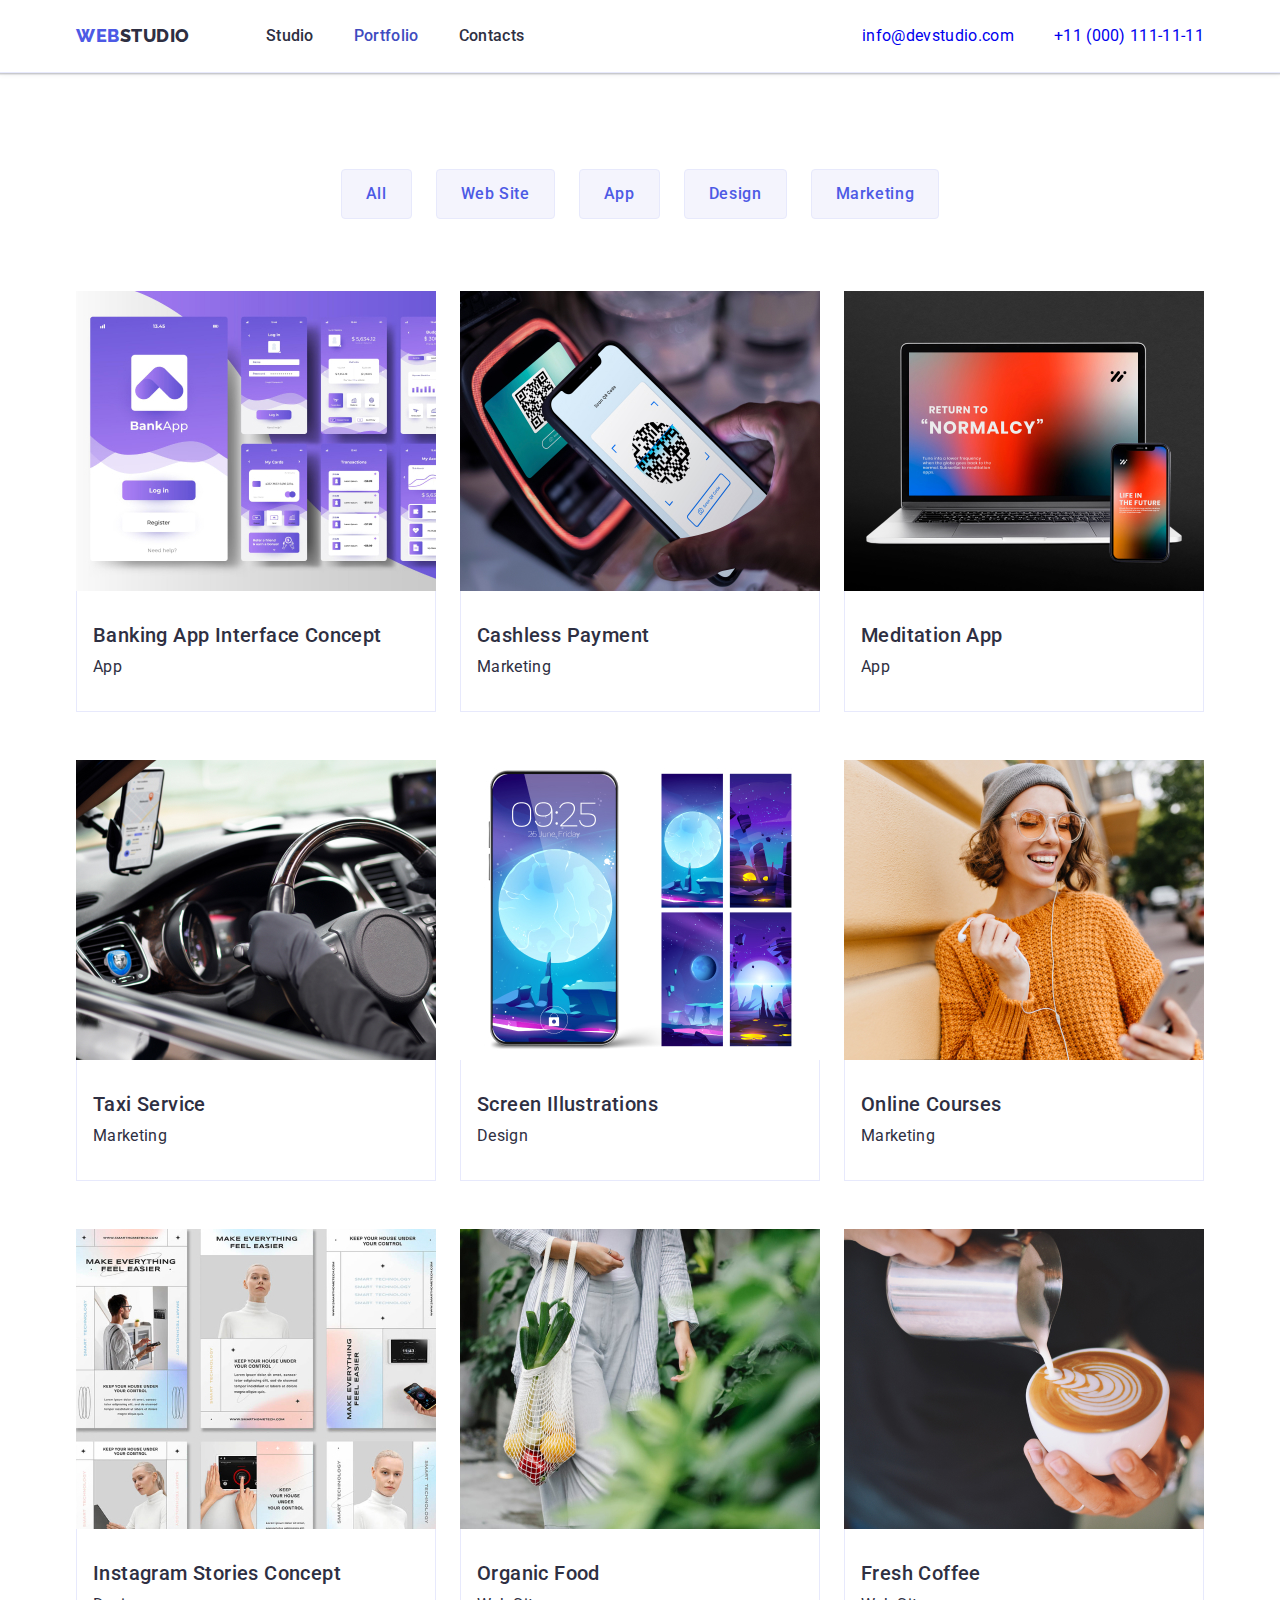
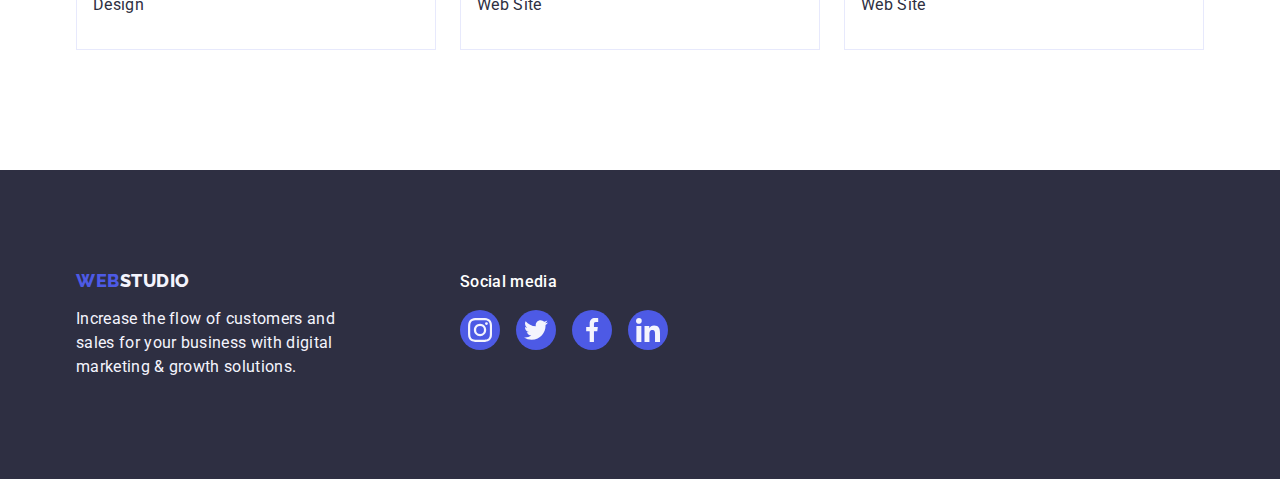
==== commit e761b73a: "update portfolio.html" ====
--- a/portfolio.html
+++ b/portfolio.html
@@ -65,7 +65,7 @@
                             </div>
                              <div class="cards-product-desc">
                                 <h2 class="sub-title-text cards-product-text">Banking App Interface Concept</h2>
-                                <p class="suboptions-descriptions-text cards-product-descriptions-desc">App</p>
+                                <p class="suboptions-descriptions-text">App</p>
                             </div>
                         </a>
                     </li>
@@ -77,7 +77,7 @@
                             </div>
                             <div class="cards-product-desc">
                                 <h2 class="sub-title-text cards-product-text">Cashless Payment</h2>
-                                <p class="suboptions-descriptions-text cards-product-descriptions-desc">Marketing</p>
+                                <p class="suboptions-descriptions-text">Marketing</p>
                             </div>
                         </a>
                     </li>
@@ -89,7 +89,7 @@
                             </div>
                             <div class="cards-product-desc">
                                 <h2 class="sub-title-text cards-product-text">Meditation App</h2>
-                                <p class="suboptions-descriptions-text cards-product-descriptions-desc">App</p>
+                                <p class="suboptions-descriptions-text">App</p>
                             </div>
                         </a>
                     </li>
@@ -101,7 +101,7 @@
                             </div>
                             <div class="cards-product-desc">
                                 <h2 class="sub-title-text cards-product-text">Taxi Service</h2>
-                                <p class="suboptions-descriptions-text cards-product-descriptions-desc">Marketing</p>
+                                <p class="suboptions-descriptions-text">Marketing</p>
                             </div>
                         </a>
                     </li>
@@ -113,7 +113,7 @@
                             </div>
                             <div class="cards-product-desc">
                                 <h2 class="sub-title-text cards-product-text">Screen Illustrations</h2>
-                                <p class="suboptions-descriptions-text cards-product-descriptions-desc">Design</p>
+                                <p class="suboptions-descriptions-text">Design</p>
                             </div>
                         </a>
                     </li>
@@ -125,7 +125,7 @@
                             </div>
                             <div class="cards-product-desc">
                                 <h2 class="sub-title-text cards-product-text">Online Courses</h2>
-                                <p class="suboptions-descriptions-text cards-product-descriptions-desc">Marketing</p>
+                                <p class="suboptions-descriptions-text">Marketing</p>
                             </div>
                         </a>
                     </li>
@@ -137,7 +137,7 @@
                             </div>
                             <div class="cards-product-desc">
                                 <h2 class="sub-title-text cards-product-text">Instagram Stories Concept</h2>
-                                <p class="suboptions-descriptions-text cards-product-descriptions-desc">Design</p>
+                                <p class="suboptions-descriptions-text">Design</p>
                             </div>
                         </a>
                     </li>
@@ -149,7 +149,7 @@
                             </div>
                             <div class="cards-product-desc">
                                 <h2 class="sub-title-text cards-product-text">Organic Food</h2>
-                                <p class="suboptions-descriptions-text cards-product-descriptions-desc">Web Site</p>
+                                <p class="suboptions-descriptions-text">Web Site</p>
                             </div>
                         </a>
                     </li>
@@ -161,7 +161,7 @@
                             </div>
                             <div class="cards-product-desc">
                                 <h2 class="sub-title-text cards-product-text">Fresh Coffee</h2>
-                                <p class="suboptions-descriptions-text cards-product-descriptions-desc">Web Site</p>
+                                <p class="suboptions-descriptions-text">Web Site</p>
                             </div>
                         </a>
                     </li>
